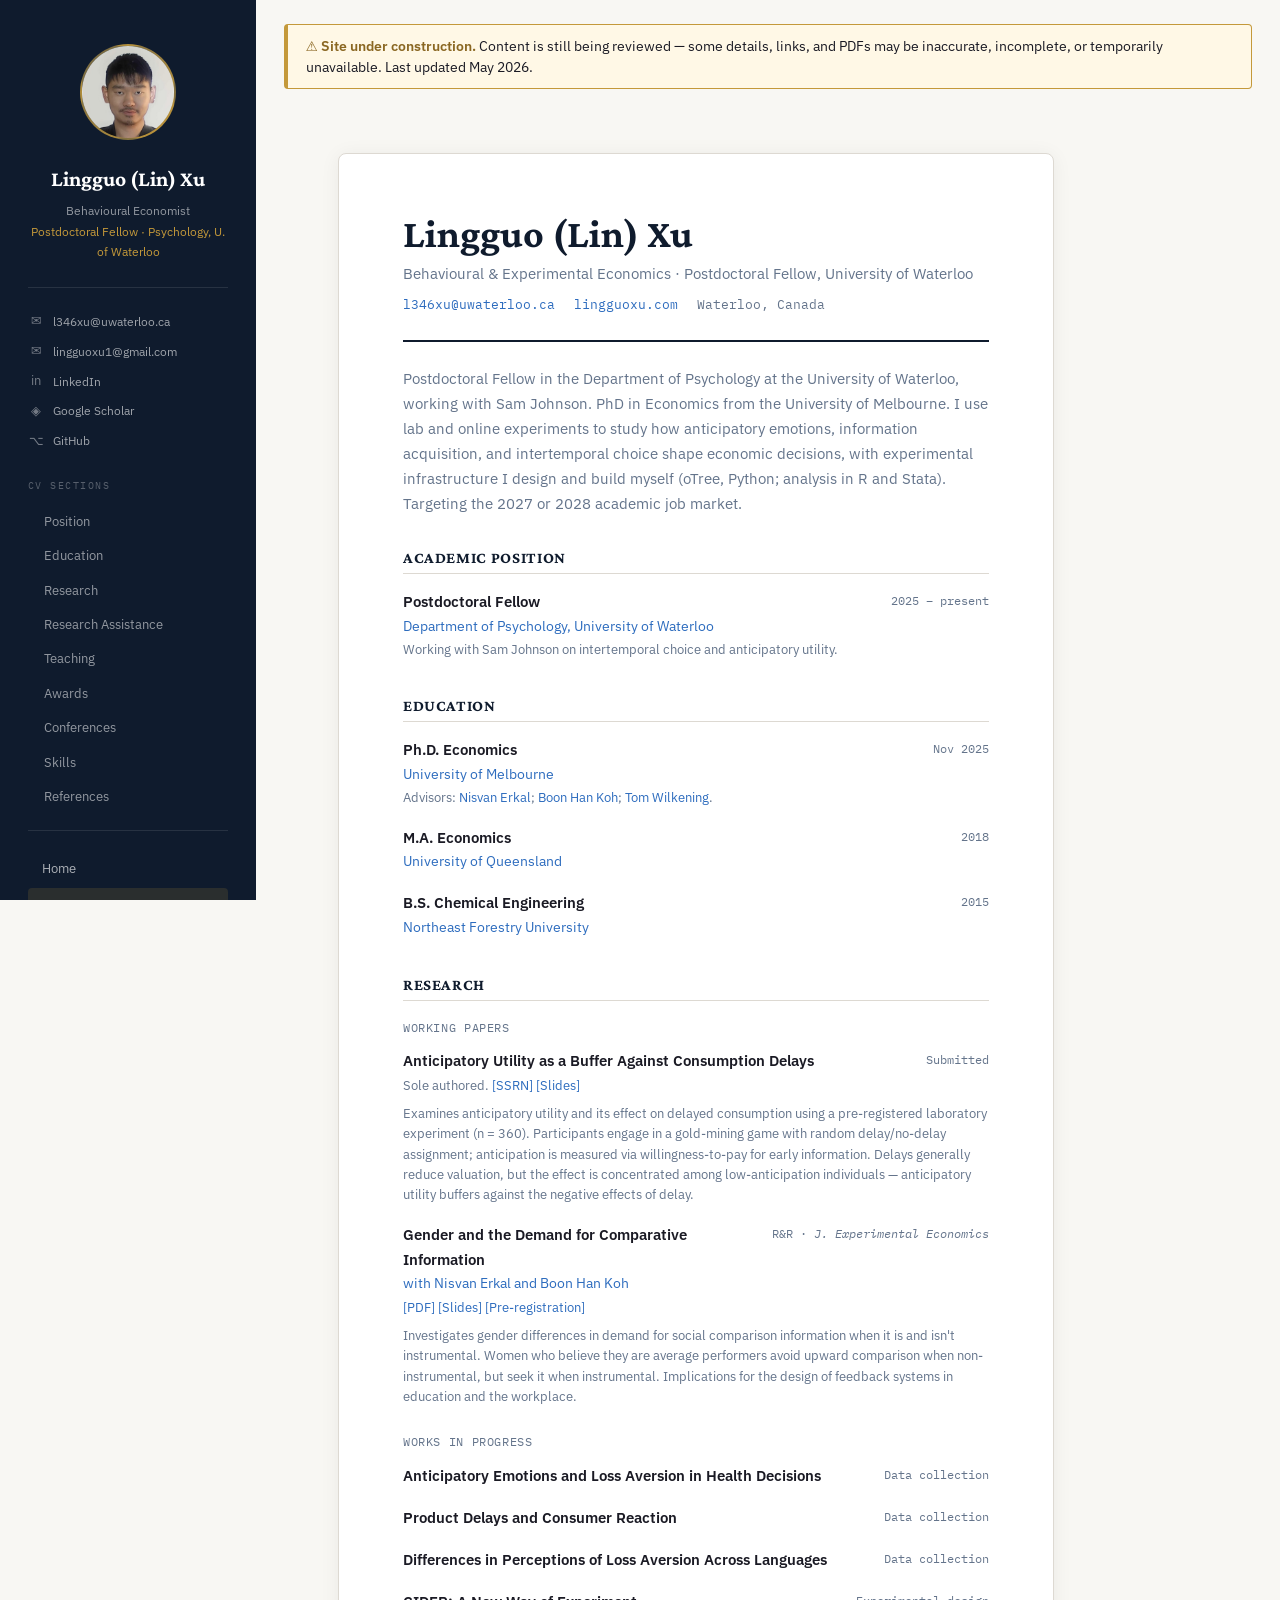
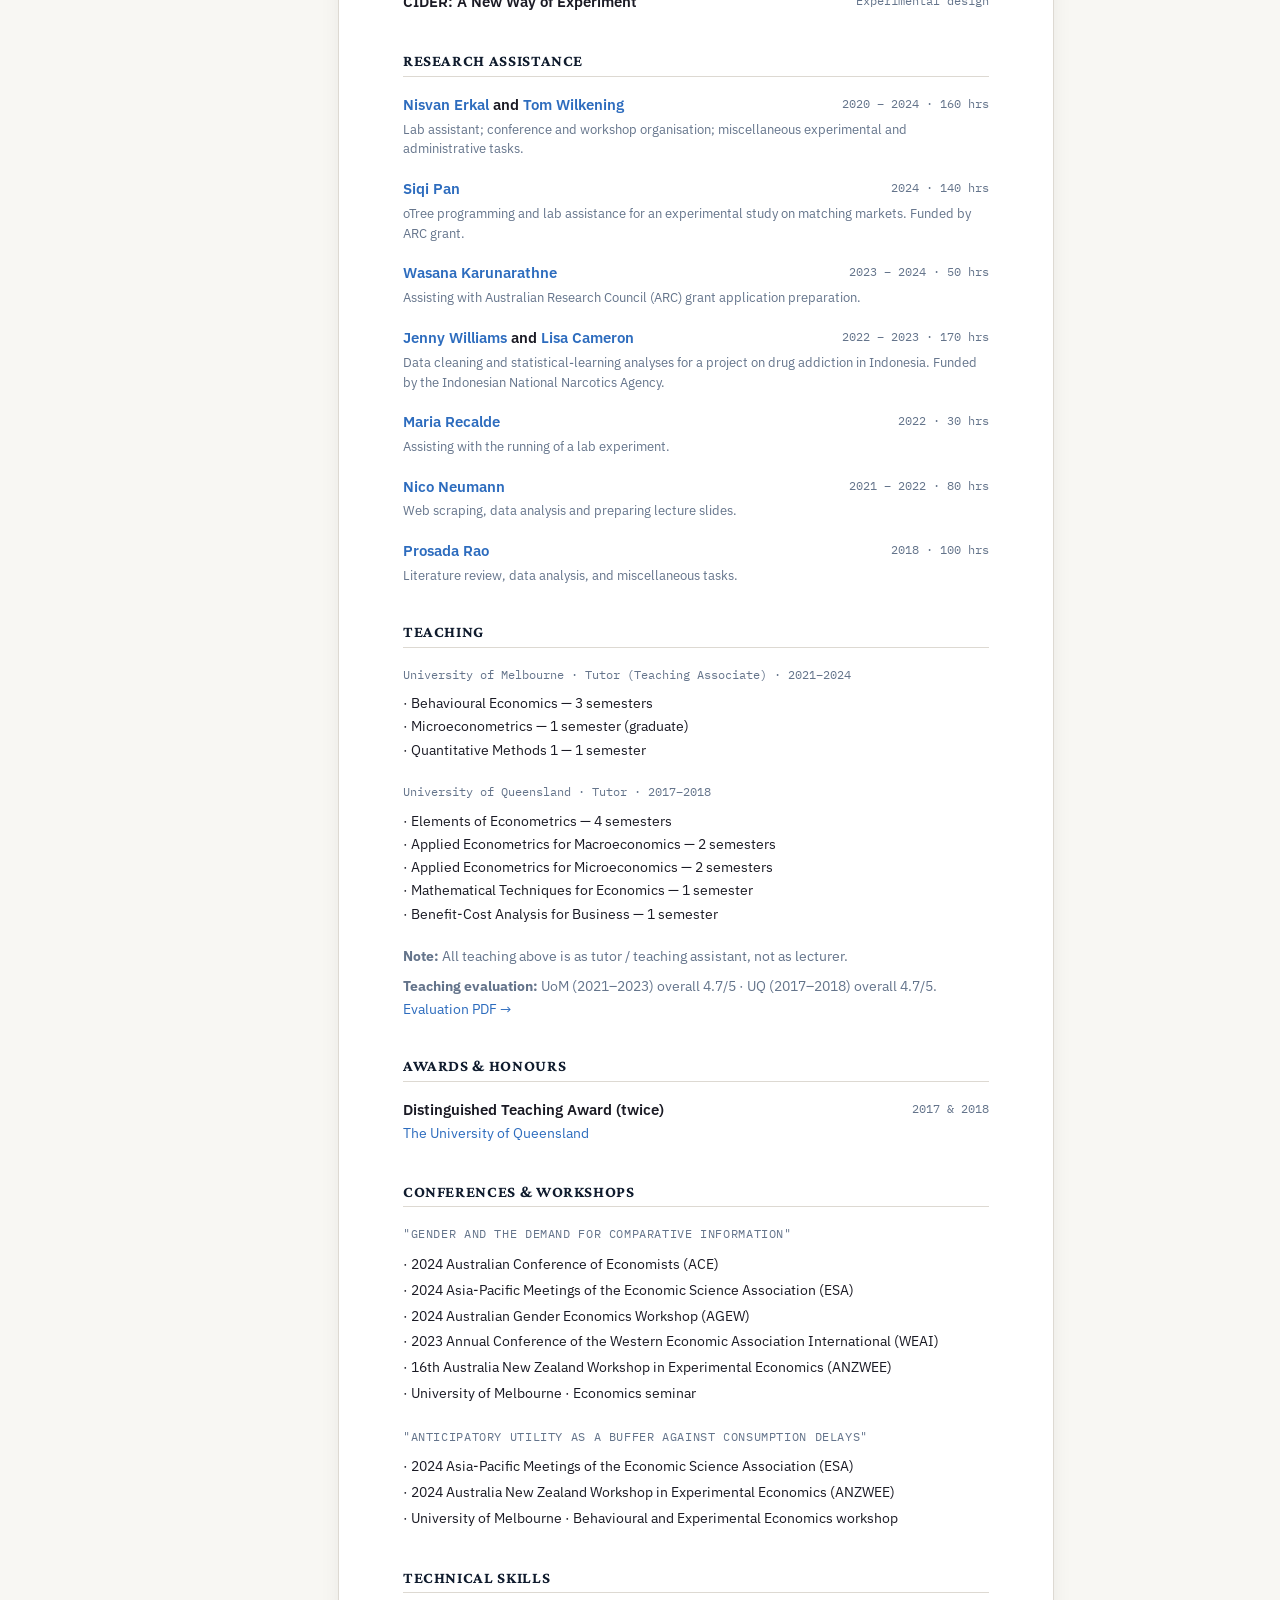
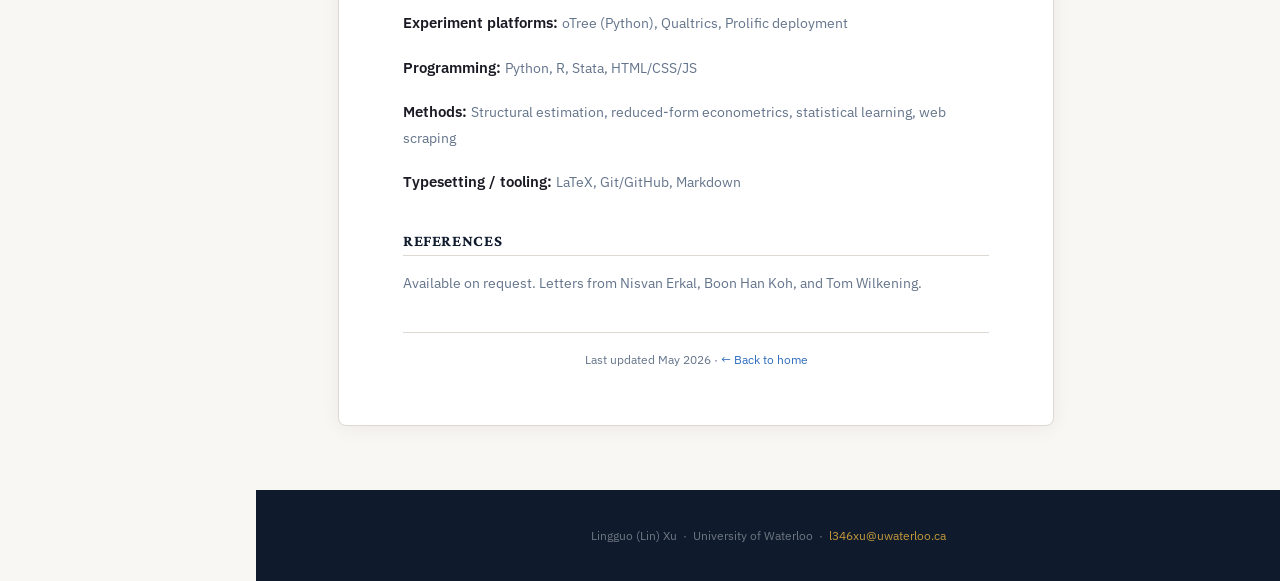
==== cv.html @ 87723a5f "Update Anticipatory Utility status, simplify Work, swap Work/Education - Anticipatory Utility paper:" ====
<!DOCTYPE html>
<html lang="en">
<head>
  <meta charset="UTF-8">
  <meta name="viewport" content="width=device-width, initial-scale=1.0">
  <title>Curriculum Vitae — Lingguo (Lin) Xu</title>
  <meta name="description" content="CV of Lingguo (Lin) Xu — Postdoctoral Fellow in Psychology at the University of Waterloo. PhD in Economics, University of Melbourne. Behavioural and experimental economics.">
  <link rel="canonical" href="https://www.lingguoxu.com/cv.html">
  <meta property="og:type" content="profile">
  <meta property="og:title" content="CV — Lingguo (Lin) Xu">
  <meta property="og:description" content="Postdoctoral Fellow in Psychology at the University of Waterloo. PhD in Economics, University of Melbourne. Behavioural and experimental economics.">
  <meta property="og:url" content="https://www.lingguoxu.com/cv.html">
  <meta name="twitter:card" content="summary">
  <link rel="preconnect" href="https://fonts.googleapis.com">
  <link rel="preconnect" href="https://fonts.gstatic.com" crossorigin>
  <link href="https://fonts.googleapis.com/css2?family=Crimson+Pro:ital,wght@0,300;0,400;0,600;0,700;1,400;1,600&family=IBM+Plex+Sans:wght@300;400;500;600&family=IBM+Plex+Mono:wght@400;500&display=swap" rel="stylesheet">
  <link rel="stylesheet" href="styles.css">
</head>
<body>
<div class="site-wrap">

  <!-- ══ SIDEBAR ══ -->
  <aside class="sidebar">
    <img class="profile-avatar" src="portrait.jpg" alt="Lingguo Xu portrait">
    <div class="sb-name">Lingguo (Lin) Xu</div>
    <div class="sb-role">Behavioural Economist</div>
    <div class="sb-inst">Postdoctoral Fellow · Psychology, U. of Waterloo</div>
    <hr class="sb-divider">

    <div class="sb-contact">
      <a href="mailto:l346xu@uwaterloo.ca"><span class="ic">✉</span> l346xu@uwaterloo.ca</a>
      <a href="mailto:lingguoxu1@gmail.com"><span class="ic">✉</span> lingguoxu1@gmail.com</a>
      <a href="https://www.linkedin.com/in/lingguo-xu-338341319/" target="_blank" rel="noopener"><span class="ic">in</span> LinkedIn</a>
      <a href="https://scholar.google.com/citations?user=tV9M6PUAAAAJ&amp;hl=en" target="_blank" rel="noopener"><span class="ic">◈</span> Google Scholar</a>
      <a href="https://github.com/LingguoXu" target="_blank" rel="noopener"><span class="ic">⌥</span> GitHub</a>
    </div>

    <div class="sb-nav-label">CV Sections</div>
    <ul class="sb-nav">
      <li><a href="#cv-position">Position</a></li>
      <li><a href="#cv-education">Education</a></li>
      <li><a href="#cv-research">Research</a></li>
      <li><a href="#cv-ra">Research Assistance</a></li>
      <li><a href="#cv-teaching">Teaching</a></li>
      <li><a href="#cv-awards">Awards</a></li>
      <li><a href="#cv-confs">Conferences</a></li>
      <li><a href="#cv-skills">Skills</a></li>
      <li><a href="#cv-refs">References</a></li>
    </ul>

    <div class="sb-spacer"></div>

    <ul class="sb-pages">
      <li><a href="index.html">Home</a></li>
      <li><a href="cv.html" class="active">Full CV</a></li>
      <li><a href="experiments.html">Experiments</a></li>
    </ul>
  </aside>

  <!-- ══ MAIN ══ -->
  <main class="main">

    <div class="construction-banner">
      <strong>⚠ Site under construction.</strong> Content is still being reviewed — some details, links, and PDFs may be inaccurate, incomplete, or temporarily unavailable. Last updated May 2026.
    </div>

    <section class="sec" style="padding-top:4rem;">
      <div class="cv-doc">

        <!-- Header -->
        <h1 class="cv-name">Lingguo (Lin) Xu</h1>
        <p class="cv-subtitle">Behavioural &amp; Experimental Economics · Postdoctoral Fellow, University of Waterloo</p>
        <div class="cv-contact-row">
          <a href="mailto:l346xu@uwaterloo.ca">l346xu@uwaterloo.ca</a>
          <a href="https://www.lingguoxu.com">lingguoxu.com</a>
          <span>Waterloo, Canada</span>
        </div>

        <p class="lead" style="font-size:.92rem;margin-bottom:2rem;">
          Postdoctoral Fellow in the Department of Psychology at the University of Waterloo, working with Sam Johnson. PhD in Economics from the University of Melbourne. I use lab and online experiments to study how anticipatory emotions, information acquisition, and intertemporal choice shape economic decisions, with experimental infrastructure I design and build myself (oTree, Python; analysis in R and Stata). Targeting the 2027 or 2028 academic job market.
        </p>

        <!-- Academic Position -->
        <div class="cv-sec" id="cv-position">
          <h3 class="cv-sec-title">Academic Position</h3>

          <div class="cv-entry">
            <div class="cv-entry-header">
              <span class="cv-entry-title">Postdoctoral Fellow</span>
              <span class="cv-entry-year">2025 – present</span>
            </div>
            <div class="cv-entry-org">Department of Psychology, University of Waterloo</div>
            <div class="cv-entry-detail">Working with Sam Johnson on intertemporal choice and anticipatory utility.</div>
          </div>
        </div>

        <!-- Education -->
        <div class="cv-sec" id="cv-education">
          <h3 class="cv-sec-title">Education</h3>

          <div class="cv-entry">
            <div class="cv-entry-header">
              <span class="cv-entry-title">Ph.D. Economics</span>
              <span class="cv-entry-year">Nov 2025</span>
            </div>
            <div class="cv-entry-org">University of Melbourne</div>
            <div class="cv-entry-detail">
              Advisors:
              <a href="https://fbe.unimelb.edu.au/economics/our-people/staff/nisvan-erkal" target="_blank" rel="noopener">Nisvan Erkal</a>;
              <a href="https://business-school.exeter.ac.uk/about/people/profile/?web_id=Boon_Han_Koh" target="_blank" rel="noopener">Boon Han Koh</a>;
              <a href="https://fbe.unimelb.edu.au/economics/our-people/staff/tom-wilkening" target="_blank" rel="noopener">Tom Wilkening</a>.
            </div>
          </div>

          <div class="cv-entry">
            <div class="cv-entry-header">
              <span class="cv-entry-title">M.A. Economics</span>
              <span class="cv-entry-year">2018</span>
            </div>
            <div class="cv-entry-org">University of Queensland</div>
          </div>

          <div class="cv-entry">
            <div class="cv-entry-header">
              <span class="cv-entry-title">B.S. Chemical Engineering</span>
              <span class="cv-entry-year">2015</span>
            </div>
            <div class="cv-entry-org">Northeast Forestry University</div>
          </div>
        </div>

        <!-- Research -->
        <div class="cv-sec" id="cv-research">
          <h3 class="cv-sec-title">Research</h3>

          <p style="font-family:var(--font-mono);font-size:.78rem;color:var(--muted);margin-bottom:.75rem;text-transform:uppercase;letter-spacing:.05em;">Working Papers</p>

          <div class="cv-entry">
            <div class="cv-entry-header">
              <span class="cv-entry-title">Anticipatory Utility as a Buffer Against Consumption Delays</span>
              <span class="cv-entry-year">Submitted</span>
            </div>
            <div class="cv-entry-detail">Sole authored.
              <a href="https://papers.ssrn.com/sol3/papers.cfm?abstract_id=5821582" target="_blank" rel="noopener">[SSRN]</a>
              <a href="#" target="_blank" rel="noopener">[Slides]</a>
            </div>
            <p style="font-size:.82rem;color:var(--muted);margin-top:.5rem;line-height:1.55;">
              Examines anticipatory utility and its effect on delayed consumption using a pre-registered laboratory experiment (n = 360). Participants engage in a gold-mining game with random delay/no-delay assignment; anticipation is measured via willingness-to-pay for early information. Delays generally reduce valuation, but the effect is concentrated among low-anticipation individuals — anticipatory utility buffers against the negative effects of delay.
            </p>
          </div>

          <div class="cv-entry">
            <div class="cv-entry-header">
              <span class="cv-entry-title">Gender and the Demand for Comparative Information</span>
              <span class="cv-entry-year">R&amp;R · <em>J. Experimental Economics</em></span>
            </div>
            <div class="cv-entry-org">with Nisvan Erkal and Boon Han Koh</div>
            <div class="cv-entry-detail">
              <a href="#" target="_blank" rel="noopener">[PDF]</a>
              <a href="#" target="_blank" rel="noopener">[Slides]</a>
              <a href="#" target="_blank" rel="noopener">[Pre-registration]</a>
            </div>
            <p style="font-size:.82rem;color:var(--muted);margin-top:.5rem;line-height:1.55;">
              Investigates gender differences in demand for social comparison information when it is and isn't instrumental. Women who believe they are average performers avoid upward comparison when non-instrumental, but seek it when instrumental. Implications for the design of feedback systems in education and the workplace.
            </p>
          </div>

          <p style="font-family:var(--font-mono);font-size:.78rem;color:var(--muted);margin:1.5rem 0 .75rem;text-transform:uppercase;letter-spacing:.05em;">Works in Progress</p>

          <div class="cv-entry">
            <div class="cv-entry-header">
              <span class="cv-entry-title">Anticipatory Emotions and Loss Aversion in Health Decisions</span>
              <span class="cv-entry-year">Data collection</span>
            </div>
          </div>

          <div class="cv-entry">
            <div class="cv-entry-header">
              <span class="cv-entry-title">Product Delays and Consumer Reaction</span>
              <span class="cv-entry-year">Data collection</span>
            </div>
          </div>

          <div class="cv-entry">
            <div class="cv-entry-header">
              <span class="cv-entry-title">Differences in Perceptions of Loss Aversion Across Languages</span>
              <span class="cv-entry-year">Data collection</span>
            </div>
          </div>

          <div class="cv-entry">
            <div class="cv-entry-header">
              <span class="cv-entry-title">CIDER: A New Way of Experiment</span>
              <span class="cv-entry-year">Experimental design</span>
            </div>
          </div>
        </div>

        <!-- Research Assistance -->
        <div class="cv-sec" id="cv-ra">
          <h3 class="cv-sec-title">Research Assistance</h3>

          <div class="cv-entry">
            <div class="cv-entry-header">
              <span class="cv-entry-title">
                <a href="https://fbe.unimelb.edu.au/economics/our-people/staff/nisvan-erkal" target="_blank">Nisvan Erkal</a>
                and
                <a href="https://fbe.unimelb.edu.au/economics/our-people/staff/tom-wilkening" target="_blank">Tom Wilkening</a>
              </span>
              <span class="cv-entry-year">2020 – 2024 · 160 hrs</span>
            </div>
            <div class="cv-entry-detail">Lab assistant; conference and workshop organisation; miscellaneous experimental and administrative tasks.</div>
          </div>

          <div class="cv-entry">
            <div class="cv-entry-header">
              <span class="cv-entry-title"><a href="#" target="_blank">Siqi Pan</a></span>
              <span class="cv-entry-year">2024 · 140 hrs</span>
            </div>
            <div class="cv-entry-detail">oTree programming and lab assistance for an experimental study on matching markets. Funded by ARC grant.</div>
          </div>

          <div class="cv-entry">
            <div class="cv-entry-header">
              <span class="cv-entry-title"><a href="#" target="_blank">Wasana Karunarathne</a></span>
              <span class="cv-entry-year">2023 – 2024 · 50 hrs</span>
            </div>
            <div class="cv-entry-detail">Assisting with Australian Research Council (ARC) grant application preparation.</div>
          </div>

          <div class="cv-entry">
            <div class="cv-entry-header">
              <span class="cv-entry-title"><a href="#" target="_blank">Jenny Williams</a> and <a href="#" target="_blank">Lisa Cameron</a></span>
              <span class="cv-entry-year">2022 – 2023 · 170 hrs</span>
            </div>
            <div class="cv-entry-detail">Data cleaning and statistical-learning analyses for a project on drug addiction in Indonesia. Funded by the Indonesian National Narcotics Agency.</div>
          </div>

          <div class="cv-entry">
            <div class="cv-entry-header">
              <span class="cv-entry-title"><a href="#" target="_blank">Maria Recalde</a></span>
              <span class="cv-entry-year">2022 · 30 hrs</span>
            </div>
            <div class="cv-entry-detail">Assisting with the running of a lab experiment.</div>
          </div>

          <div class="cv-entry">
            <div class="cv-entry-header">
              <span class="cv-entry-title"><a href="#" target="_blank">Nico Neumann</a></span>
              <span class="cv-entry-year">2021 – 2022 · 80 hrs</span>
            </div>
            <div class="cv-entry-detail">Web scraping, data analysis and preparing lecture slides.</div>
          </div>

          <div class="cv-entry">
            <div class="cv-entry-header">
              <span class="cv-entry-title"><a href="#" target="_blank">Prosada Rao</a></span>
              <span class="cv-entry-year">2018 · 100 hrs</span>
            </div>
            <div class="cv-entry-detail">Literature review, data analysis, and miscellaneous tasks.</div>
          </div>
        </div>

        <!-- Teaching -->
        <div class="cv-sec" id="cv-teaching">
          <h3 class="cv-sec-title">Teaching</h3>

          <p style="font-family:var(--font-mono);font-size:.78rem;color:var(--muted);margin-bottom:.5rem;">University of Melbourne · Tutor (Teaching Associate) · 2021–2024</p>
          <ul style="list-style:none;font-size:.88rem;margin-bottom:1.2rem;">
            <li>· Behavioural Economics — 3 semesters</li>
            <li>· Microeconometrics — 1 semester (graduate)</li>
            <li>· Quantitative Methods 1 — 1 semester</li>
          </ul>

          <p style="font-family:var(--font-mono);font-size:.78rem;color:var(--muted);margin-bottom:.5rem;">University of Queensland · Tutor · 2017–2018</p>
          <ul style="list-style:none;font-size:.88rem;margin-bottom:1.2rem;">
            <li>· Elements of Econometrics — 4 semesters</li>
            <li>· Applied Econometrics for Macroeconomics — 2 semesters</li>
            <li>· Applied Econometrics for Microeconomics — 2 semesters</li>
            <li>· Mathematical Techniques for Economics — 1 semester</li>
            <li>· Benefit-Cost Analysis for Business — 1 semester</li>
          </ul>

          <p style="font-size:.85rem;color:var(--muted);margin-bottom:.5rem;"><strong>Note:</strong> All teaching above is as tutor / teaching assistant, not as lecturer.</p>
          <p style="font-size:.85rem;color:var(--muted);"><strong>Teaching evaluation:</strong>
            UoM (2021–2023) overall 4.7/5 ·
            UQ (2017–2018) overall 4.7/5.
            <a href="#" target="_blank">Evaluation PDF →</a>
          </p>
        </div>

        <!-- Awards -->
        <div class="cv-sec" id="cv-awards">
          <h3 class="cv-sec-title">Awards &amp; Honours</h3>
          <div class="cv-entry">
            <div class="cv-entry-header">
              <span class="cv-entry-title">Distinguished Teaching Award (twice)</span>
              <span class="cv-entry-year">2017 &amp; 2018</span>
            </div>
            <div class="cv-entry-org">The University of Queensland</div>
          </div>
        </div>

        <!-- Conferences -->
        <div class="cv-sec" id="cv-confs">
          <h3 class="cv-sec-title">Conferences &amp; Workshops</h3>

          <p style="font-family:var(--font-mono);font-size:.78rem;color:var(--muted);margin-bottom:.5rem;text-transform:uppercase;letter-spacing:.05em;">"Gender and the Demand for Comparative Information"</p>
          <ul style="list-style:none;font-size:.87rem;margin-bottom:1.2rem;line-height:1.85;">
            <li>· 2024 Australian Conference of Economists (ACE)</li>
            <li>· 2024 Asia-Pacific Meetings of the Economic Science Association (ESA)</li>
            <li>· 2024 Australian Gender Economics Workshop (AGEW)</li>
            <li>· 2023 Annual Conference of the Western Economic Association International (WEAI)</li>
            <li>· 16th Australia New Zealand Workshop in Experimental Economics (ANZWEE)</li>
            <li>· University of Melbourne · Economics seminar</li>
          </ul>

          <p style="font-family:var(--font-mono);font-size:.78rem;color:var(--muted);margin-bottom:.5rem;text-transform:uppercase;letter-spacing:.05em;">"Anticipatory Utility as a Buffer Against Consumption Delays"</p>
          <ul style="list-style:none;font-size:.87rem;line-height:1.85;">
            <li>· 2024 Asia-Pacific Meetings of the Economic Science Association (ESA)</li>
            <li>· 2024 Australia New Zealand Workshop in Experimental Economics (ANZWEE)</li>
            <li>· University of Melbourne · Behavioural and Experimental Economics workshop</li>
          </ul>
        </div>

        <!-- Skills -->
        <div class="cv-sec" id="cv-skills">
          <h3 class="cv-sec-title">Technical Skills</h3>
          <div class="cv-entry">
            <span class="cv-entry-title">Experiment platforms:</span>
            <span style="font-size:.88rem;color:var(--muted);"> oTree (Python), Qualtrics, Prolific deployment</span>
          </div>
          <div class="cv-entry">
            <span class="cv-entry-title">Programming:</span>
            <span style="font-size:.88rem;color:var(--muted);"> Python, R, Stata, HTML/CSS/JS</span>
          </div>
          <div class="cv-entry">
            <span class="cv-entry-title">Methods:</span>
            <span style="font-size:.88rem;color:var(--muted);"> Structural estimation, reduced-form econometrics, statistical learning, web scraping</span>
          </div>
          <div class="cv-entry">
            <span class="cv-entry-title">Typesetting / tooling:</span>
            <span style="font-size:.88rem;color:var(--muted);"> LaTeX, Git/GitHub, Markdown</span>
          </div>
        </div>

        <!-- References -->
        <div class="cv-sec" id="cv-refs">
          <h3 class="cv-sec-title">References</h3>
          <p style="font-size:.88rem;color:var(--muted);">Available on request. Letters from Nisvan Erkal, Boon Han Koh, and Tom Wilkening.</p>
        </div>

        <hr style="border:none;border-top:1px solid var(--border);margin:2rem 0 1rem;">
        <p style="font-size:.78rem;color:var(--muted);text-align:center;">
          Last updated May 2026 · <a href="index.html">← Back to home</a>
        </p>
      </div>
    </section>

  </main>
</div>

<footer class="site-footer">
  <p>Lingguo (Lin) Xu &nbsp;·&nbsp; University of Waterloo &nbsp;·&nbsp;
     <a href="mailto:l346xu@uwaterloo.ca">l346xu@uwaterloo.ca</a></p>
</footer>

</body>
</html>
---- styles.css ----
/* =========================================================
   Lingguo (Lin) Xu — Academic Website
   ========================================================= */

:root {
  --dark:    #0f1b2d;
  --dark2:   #1a2e4a;
  --accent:  #c4993a;
  --blue:    #2d6cbe;
  --bg:      #f8f7f3;
  --bg2:     #eeecea;
  --text:    #1a1a24;
  --muted:   #64748b;
  --border:  #ddd9d2;
  --card:    #ffffff;
  --font-serif: 'Crimson Pro', Georgia, 'Times New Roman', serif;
  --font-sans:  'IBM Plex Sans', system-ui, -apple-system, sans-serif;
  --font-mono:  'IBM Plex Mono', 'Courier New', monospace;
  --sidebar: 20vw;
}

*, *::before, *::after { box-sizing: border-box; margin: 0; padding: 0; }

html { scroll-behavior: smooth; font-size: 16px; }

body {
  background: var(--bg);
  color: var(--text);
  font-family: var(--font-sans);
  line-height: 1.65;
  -webkit-font-smoothing: antialiased;
}

a { color: var(--blue); text-decoration: none; }
a:hover { text-decoration: underline; }

h1, h2, h3, h4 { font-family: var(--font-serif); line-height: 1.2; }
h1 { font-size: 3rem; font-weight: 700; }
h2 { font-size: 1.9rem; font-weight: 600; }
h3 { font-size: 1.25rem; font-weight: 600; }
h4 { font-size: 1.05rem; font-weight: 600; }

/* ── Layout ─────────────────────────────────────────────── */
.site-wrap { display: flex; min-height: 100vh; }

/* ── Sidebar ─────────────────────────────────────────────── */
.sidebar {
  width: var(--sidebar);
  background: var(--dark);
  color: #fff;
  position: fixed;
  top: 0; left: 0;
  height: 100vh;
  overflow-y: auto;
  padding: 2.75rem 1.75rem 2rem;
  display: flex;
  flex-direction: column;
  z-index: 200;
}

.sidebar::-webkit-scrollbar { width: 4px; }
.sidebar::-webkit-scrollbar-thumb { background: rgba(255,255,255,.15); border-radius: 2px; }

/* ── Construction banner ───────────────────────────────── */
.construction-banner {
  background: #fff8e6;
  border: 1px solid var(--accent);
  border-left: 4px solid var(--accent);
  border-radius: 4px;
  color: var(--text);
  font-size: .85rem;
  padding: .7rem 1.1rem;
  margin: 1.5rem 1.75rem 0;
  font-family: var(--font-sans);
  line-height: 1.5;
}
.construction-banner strong {
  color: #8a6722;
  font-weight: 600;
}

.profile-avatar {
  width: 96px; height: 96px;
  border-radius: 50%;
  background: linear-gradient(135deg, var(--dark2) 0%, var(--accent) 100%);
  border: 2px solid rgba(196,153,58,.5);
  margin: 0 auto 1.4rem;
  display: flex; align-items: center; justify-content: center;
  font-family: var(--font-serif);
  font-size: 2.2rem; font-weight: 700;
  color: #fff; letter-spacing: -.02em;
  object-fit: cover;
  display: block;
}

.sb-name {
  font-family: var(--font-serif);
  font-size: 1.35rem; font-weight: 700;
  text-align: center; color: #fff;
  margin-bottom: .25rem;
}
.sb-role {
  font-size: .78rem; color: rgba(255,255,255,.55);
  text-align: center; line-height: 1.4; margin-bottom: .15rem;
}
.sb-inst {
  font-size: .75rem; color: var(--accent);
  text-align: center; margin-bottom: 1.6rem;
}

.sb-divider {
  border: none; border-top: 1px solid rgba(255,255,255,.1);
  margin: 0 0 1.4rem;
}

.sb-contact { display: flex; flex-direction: column; gap: .55rem; margin-bottom: 1.6rem; }
.sb-contact a {
  color: rgba(255,255,255,.6); font-size: .78rem;
  display: flex; align-items: center; gap: .55rem;
  transition: color .2s;
}
.sb-contact a:hover { color: var(--accent); text-decoration: none; }
.sb-contact .ic {
  width: 16px; text-align: center;
  opacity: .7; font-size: .8rem;
}

.sb-nav-label {
  font-size: .65rem; text-transform: uppercase;
  letter-spacing: .14em; color: rgba(255,255,255,.3);
  font-family: var(--font-mono);
  margin-bottom: .65rem;
}

.sb-nav { list-style: none; }
.sb-nav li a {
  display: block;
  padding: .4rem 0 .4rem .85rem;
  color: rgba(255,255,255,.55);
  font-size: .82rem;
  border-left: 2px solid transparent;
  transition: color .18s, border-color .18s;
}
.sb-nav li a:hover,
.sb-nav li a.active {
  color: #fff;
  border-left-color: var(--accent);
  text-decoration: none;
}

.sb-spacer { flex: 1; }

.sb-pages {
  list-style: none;
  border-top: 1px solid rgba(255,255,255,.1);
  padding-top: 1.2rem;
  margin-top: 1rem;
}
.sb-pages li a {
  display: block;
  padding: .5rem .85rem;
  color: rgba(255,255,255,.65);
  font-size: .82rem;
  border-radius: 4px;
  transition: background .18s, color .18s;
}
.sb-pages li a:hover,
.sb-pages li a.active {
  background: rgba(196,153,58,.15);
  color: var(--accent);
  text-decoration: none;
}

/* ── Main content ────────────────────────────────────────── */
.main { margin-left: var(--sidebar); flex: 1; }

/* ── Section base ────────────────────────────────────────── */
.sec {
  padding: 5rem 8% 4rem;
  max-width: 880px;
}

.sec.alt-bg {
  background: var(--bg2);
  max-width: none;
  padding-right: 0;
}
.sec.alt-bg .sec-inner { max-width: 880px; padding-right: 8%; }

.sec-label {
  font-family: var(--font-mono);
  font-size: .72rem;
  text-transform: uppercase;
  letter-spacing: .16em;
  color: var(--accent);
  font-weight: 500;
  margin-bottom: .4rem;
}

.sec-heading {
  font-family: var(--font-serif);
  font-size: 2rem;
  color: var(--dark);
  margin-bottom: 2rem;
}
.sec-heading::after {
  content: '';
  display: block;
  width: 36px; height: 3px;
  background: var(--accent);
  margin-top: .5rem;
}

/* ── Hero ────────────────────────────────────────────────── */
.hero {
  background: var(--dark);
  padding: 5.5rem 8% 5rem;
  max-width: none;
}

.hero-eyebrow {
  font-family: var(--font-mono);
  font-size: .78rem;
  color: var(--accent);
  letter-spacing: .08em;
  margin-bottom: 1rem;
}

.hero h1 { color: #fff; font-size: 3.4rem; margin-bottom: .4rem; }
.hero-sub { color: rgba(255,255,255,.65); font-size: 1.1rem; margin-bottom: .25rem; }
.hero-inst {
  font-family: var(--font-mono);
  font-size: .9rem;
  color: var(--accent);
  margin-bottom: 2.2rem;
}

.tag-row { display: flex; flex-wrap: wrap; gap: .5rem; }
.tag {
  display: inline-block;
  border: 1px solid rgba(196,153,58,.5);
  background: rgba(196,153,58,.08);
  color: rgba(196,153,58,.9);
  padding: .28rem .85rem;
  border-radius: 2rem;
  font-size: .8rem;
}

/* ── News ────────────────────────────────────────────────── */
.news-list { list-style: none; }
.news-item {
  display: flex; gap: 1.5rem;
  padding: .9rem 0;
  border-bottom: 1px solid var(--border);
  align-items: flex-start;
}
.news-date {
  flex-shrink: 0; width: 76px;
  font-family: var(--font-mono); font-size: .72rem;
  color: var(--muted); padding-top: .15rem;
}
.news-body { font-size: .92rem; line-height: 1.55; }

.badge {
  display: inline-block;
  padding: .12rem .55rem;
  border-radius: 2rem;
  font-size: .67rem;
  font-weight: 600;
  text-transform: uppercase;
  letter-spacing: .05em;
  vertical-align: middle;
  margin-right: .3rem;
}
.badge-green  { background: rgba(34,197,94,.1); color: #15803d; border: 1px solid #15803d; }
.badge-amber  { background: rgba(196,153,58,.1); color: var(--accent); border: 1px solid var(--accent); }
.badge-blue   { background: rgba(45,108,190,.1); color: var(--blue); border: 1px solid var(--blue); }

/* ── Timeline ────────────────────────────────────────────── */
.timeline { position: relative; padding-left: 2rem; }
.timeline::before {
  content: ''; position: absolute;
  left: 7px; top: 8px; bottom: 8px;
  width: 2px; background: var(--border);
}
.tl-item { position: relative; margin-bottom: 2rem; }
.tl-item::before {
  content: ''; position: absolute;
  left: -1.78rem; top: 6px;
  width: 12px; height: 12px;
  border-radius: 50%;
  background: var(--accent);
  border: 2px solid var(--bg);
  box-shadow: 0 0 0 2px var(--accent);
}
.tl-year {
  font-family: var(--font-mono); font-size: .73rem;
  color: var(--muted); margin-bottom: .2rem;
}
.tl-title {
  font-family: var(--font-serif); font-size: 1.1rem;
  font-weight: 600; color: var(--dark);
}
.tl-org { font-size: .88rem; color: var(--blue); }
.tl-detail { font-size: .83rem; color: var(--muted); margin-top: .2rem; line-height: 1.5; }

/* ── Research tags ───────────────────────────────────────── */
.rtags { display: flex; flex-wrap: wrap; gap: .55rem; margin-bottom: 1.75rem; }
.rtag {
  background: var(--card);
  border: 1px solid var(--border);
  color: var(--text);
  padding: .35rem .85rem;
  border-radius: 2rem;
  font-size: .83rem;
  cursor: default;
  transition: border-color .2s, color .2s;
}
.rtag:hover { border-color: var(--accent); color: var(--accent); }

/* ── Paper cards ─────────────────────────────────────────── */
.paper-card {
  background: var(--card);
  border: 1px solid var(--border);
  border-radius: 8px;
  padding: 1.5rem;
  margin-bottom: 1.15rem;
  transition: box-shadow .22s, transform .22s;
}
.paper-card:hover {
  box-shadow: 0 4px 24px rgba(0,0,0,.08);
  transform: translateY(-1px);
}
.paper-meta {
  font-family: var(--font-mono); font-size: .69rem;
  text-transform: uppercase; letter-spacing: .1em;
  color: var(--muted); margin-bottom: .5rem;
}
.paper-title {
  font-family: var(--font-serif); font-size: 1.1rem;
  font-weight: 600; color: var(--dark);
  line-height: 1.3; margin-bottom: .4rem;
}
.paper-authors { font-size: .83rem; color: var(--muted); margin-bottom: .9rem; }

.paper-abstract {
  display: none;
  font-size: .875rem; color: var(--muted);
  line-height: 1.65; margin-top: .9rem;
  padding-top: .9rem;
  border-top: 1px solid var(--border);
}
.paper-abstract.open { display: block; }

.link-row { display: flex; flex-wrap: wrap; gap: .65rem; align-items: center; }
.lnk {
  font-size: .78rem; font-weight: 500;
  padding: .25rem .8rem;
  border-radius: 2rem;
  transition: all .2s;
  cursor: pointer;
  display: inline-block;
}
.lnk-pdf {
  background: var(--dark); color: #fff;
}
.lnk-pdf:hover { background: var(--blue); text-decoration: none; color: #fff; }
.lnk-ghost {
  background: transparent;
  border: 1px solid var(--border);
  color: var(--muted);
}
.lnk-ghost:hover { border-color: var(--accent); color: var(--accent); text-decoration: none; }

/* ── Teaching table ──────────────────────────────────────── */
.t-table { width: 100%; border-collapse: collapse; }
.t-table th {
  text-align: left; font-size: .72rem;
  text-transform: uppercase; letter-spacing: .1em;
  color: var(--muted); font-family: var(--font-mono);
  border-bottom: 2px solid var(--border);
  padding: .5rem .75rem; font-weight: 500;
}
.t-table td {
  padding: .7rem .75rem;
  border-bottom: 1px solid var(--border);
  font-size: .88rem; vertical-align: top;
}
.t-table tr:last-child td { border-bottom: none; }
.t-sub-head {
  font-family: var(--font-mono); font-size: .75rem;
  color: var(--muted); margin: 2rem 0 1rem;
}

/* ── Skills ──────────────────────────────────────────────── */
.skills-grid {
  display: grid;
  grid-template-columns: repeat(auto-fill, minmax(195px, 1fr));
  gap: 1.15rem;
}
.skill-box {
  background: var(--card);
  border: 1px solid var(--border);
  border-radius: 8px; padding: 1.2rem;
}
.skill-box-label {
  font-size: .7rem; text-transform: uppercase;
  letter-spacing: .12em; color: var(--accent);
  font-weight: 600; margin-bottom: .7rem;
  font-family: var(--font-mono);
}
.skill-list {
  list-style: none; font-size: .86rem;
  color: var(--text); line-height: 1.85;
}
.skill-list li::before {
  content: '›'; margin-right: .4rem; color: var(--accent);
}

/* ── Stat grid ───────────────────────────────────────────── */
.stat-grid {
  display: grid;
  grid-template-columns: repeat(4, 1fr);
  gap: 1rem; margin-bottom: 2.25rem;
}
.stat-box {
  background: var(--card); border: 1px solid var(--border);
  border-radius: 8px; padding: 1.35rem;
  text-align: center;
}
.stat-num {
  font-family: var(--font-serif); font-size: 2.4rem;
  font-weight: 700; color: var(--dark); line-height: 1;
  margin-bottom: .3rem;
}
.stat-label {
  font-size: .72rem; color: var(--muted);
  text-transform: uppercase; letter-spacing: .1em;
}

/* ── Buttons ─────────────────────────────────────────────── */
.btn {
  display: inline-block;
  padding: .7rem 1.85rem;
  border-radius: 4px; font-size: .9rem;
  font-weight: 600; font-family: var(--font-sans);
  transition: all .2s; cursor: pointer;
}
.btn-dark  { background: var(--dark); color: #fff; }
.btn-dark:hover { background: var(--blue); text-decoration: none; color: #fff; }
.btn-outline {
  background: transparent;
  border: 2px solid var(--dark); color: var(--dark);
}
.btn-outline:hover { background: var(--dark); color: #fff; text-decoration: none; }

.btn-row { display: flex; gap: 1rem; flex-wrap: wrap; }

/* ── Experiment card ─────────────────────────────────────── */
.exp-card {
  background: var(--card);
  border: 1px solid var(--border);
  border-radius: 8px; padding: 1.6rem;
  margin-bottom: 1.25rem;
}
.exp-header { display: flex; justify-content: space-between; align-items: flex-start; margin-bottom: .4rem; }
.exp-meta { font-family: var(--font-mono); font-size: .7rem; color: var(--muted); text-transform: uppercase; letter-spacing: .1em; }
.exp-title { font-family: var(--font-serif); font-size: 1.2rem; font-weight: 600; color: var(--dark); margin-bottom: .9rem; }
.exp-desc { font-size: .9rem; color: var(--muted); line-height: 1.65; margin-bottom: 1rem; }
.exp-tech {
  font-family: var(--font-mono); font-size: .76rem;
  color: var(--muted); background: var(--bg2);
  padding: .65rem 1rem; border-radius: 4px;
  margin-bottom: 1rem; line-height: 1.8;
}

/* ── CV page ─────────────────────────────────────────────── */
.cv-doc {
  background: var(--card);
  border: 1px solid var(--border);
  border-radius: 8px;
  padding: 3.5rem 4rem;
  max-width: 780px;
  box-shadow: 0 2px 20px rgba(0,0,0,.06);
}
.cv-name {
  font-family: var(--font-serif);
  font-size: 2.5rem; font-weight: 700;
  color: var(--dark); margin-bottom: .2rem;
}
.cv-subtitle { font-size: .95rem; color: var(--muted); margin-bottom: .5rem; }
.cv-contact-row {
  display: flex; flex-wrap: wrap; gap: 1.2rem;
  font-size: .83rem; color: var(--muted);
  margin-bottom: 1.5rem;
  padding-bottom: 1.5rem;
  border-bottom: 2px solid var(--dark);
  font-family: var(--font-mono);
}
.cv-contact-row a { color: var(--blue); }
.cv-sec { margin-bottom: 2.25rem; }
.cv-sec-title {
  font-family: var(--font-serif); font-size: 1.15rem;
  font-weight: 700; color: var(--dark);
  border-bottom: 1px solid var(--border);
  padding-bottom: .35rem; margin-bottom: 1rem;
  text-transform: uppercase; letter-spacing: .04em;
  font-size: 1rem;
}
.cv-entry { margin-bottom: 1.1rem; }
.cv-entry-header { display: flex; justify-content: space-between; align-items: flex-start; }
.cv-entry-title { font-weight: 600; font-size: .93rem; }
.cv-entry-year { font-family: var(--font-mono); font-size: .78rem; color: var(--muted); flex-shrink: 0; margin-left: 1rem; }
.cv-entry-org { color: var(--blue); font-size: .88rem; }
.cv-entry-detail { font-size: .83rem; color: var(--muted); margin-top: .15rem; line-height: 1.5; }

/* ── Footer ──────────────────────────────────────────────── */
.site-footer {
  margin-left: var(--sidebar);
  background: var(--dark);
  color: rgba(255,255,255,.4);
  text-align: center;
  padding: 2.2rem 2rem;
  font-size: .78rem;
}
.site-footer a { color: var(--accent); }

/* ── Responsive ──────────────────────────────────────────── */
@media (max-width: 900px) {
  .stat-grid { grid-template-columns: 1fr 1fr; }
}

@media (max-width: 768px) {
  :root { --sidebar: 0px; }

  .sidebar {
    width: 100%; height: auto;
    position: static;
    padding: 2rem 1.5rem 1.5rem;
  }
  .site-wrap { flex-direction: column; }
  .main { margin-left: 0; }
  .site-footer { margin-left: 0; }

  .hero h1 { font-size: 2.2rem; }
  .sec { padding: 3rem 6% 2.5rem; }
  .cv-doc { padding: 2rem 1.5rem; }
  .stat-grid { grid-template-columns: 1fr 1fr; }
  .skills-grid { grid-template-columns: 1fr 1fr; }
}

/* ── Utilities ───────────────────────────────────────────── */
.mono { font-family: var(--font-mono); }
.muted { color: var(--muted); }
.mt1 { margin-top: 1rem; }
.mt2 { margin-top: 2rem; }
.mb1 { margin-bottom: 1rem; }
.mb2 { margin-bottom: 2rem; }
.lead { font-size: 1.05rem; color: var(--muted); line-height: 1.7; }
.wip-section { font-family: var(--font-serif); font-size: 1.05rem; color: var(--muted); margin: 2rem 0 1rem; font-style: italic; }
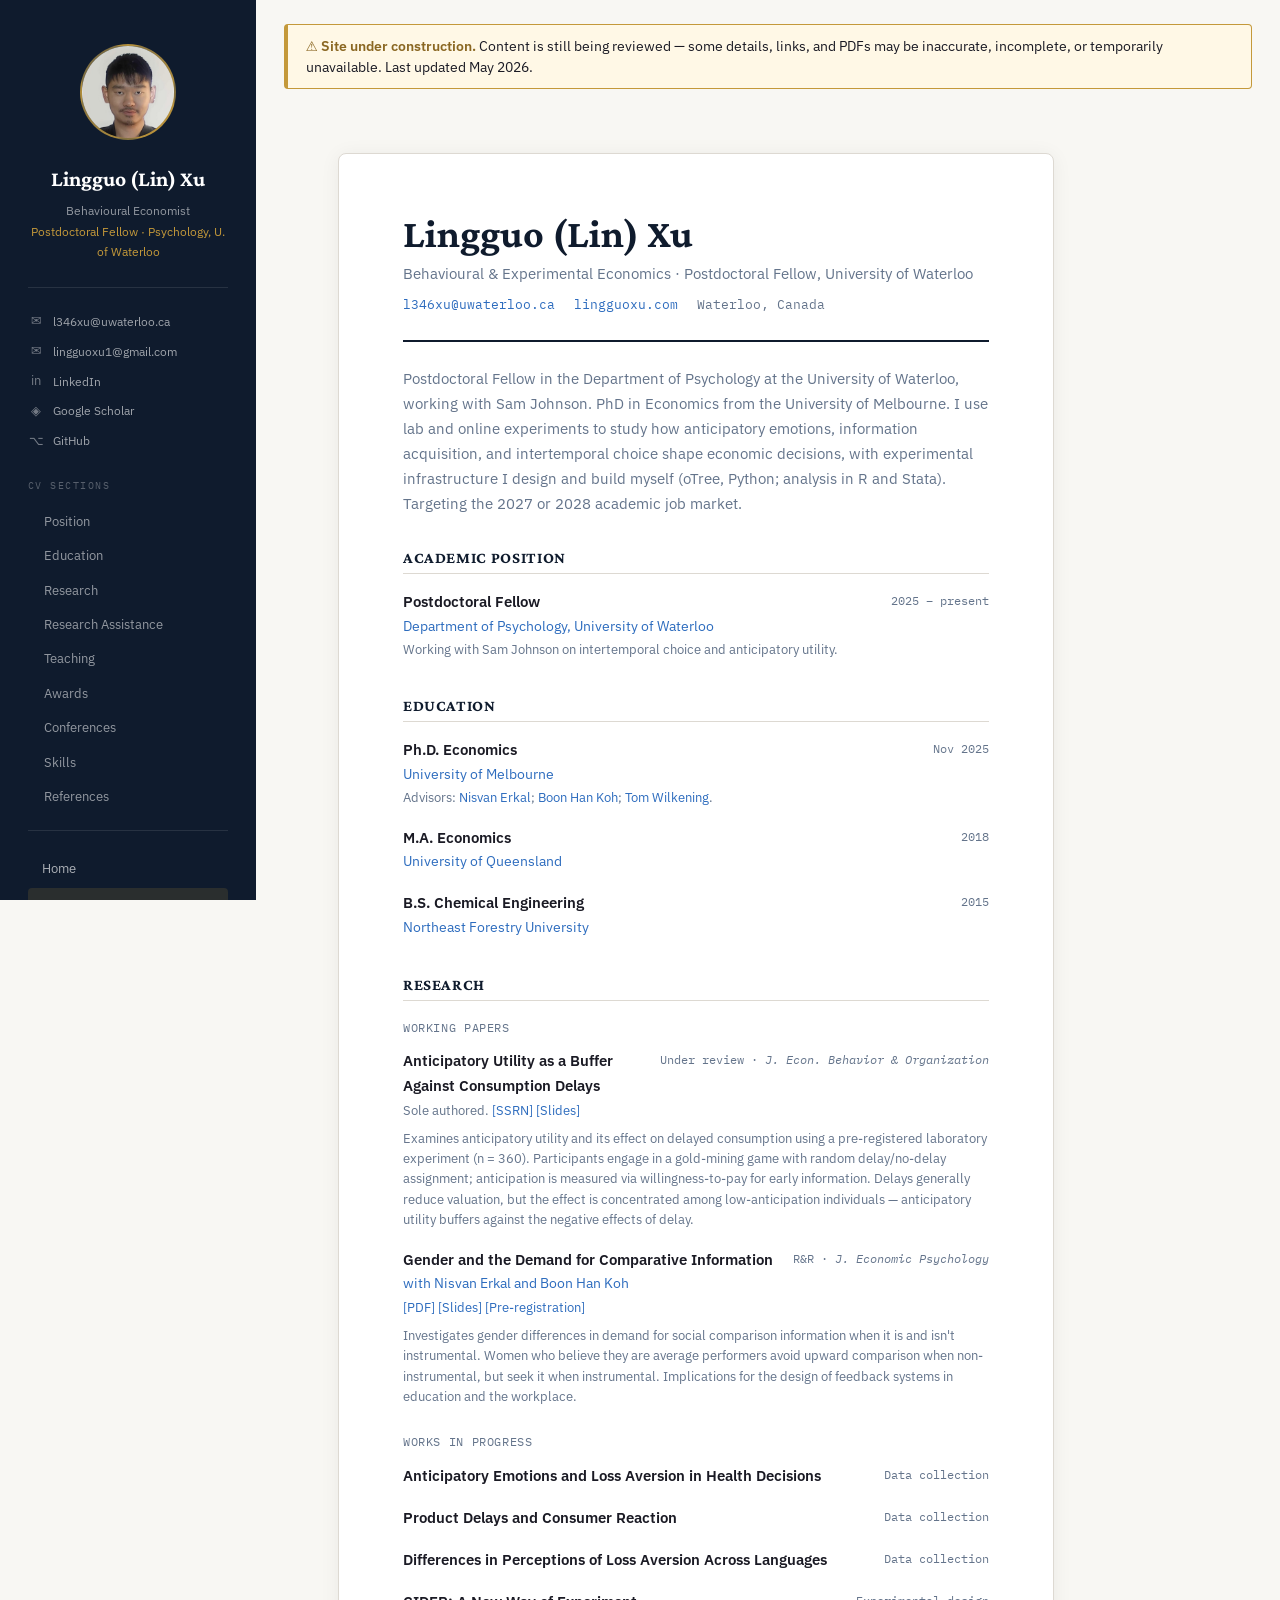
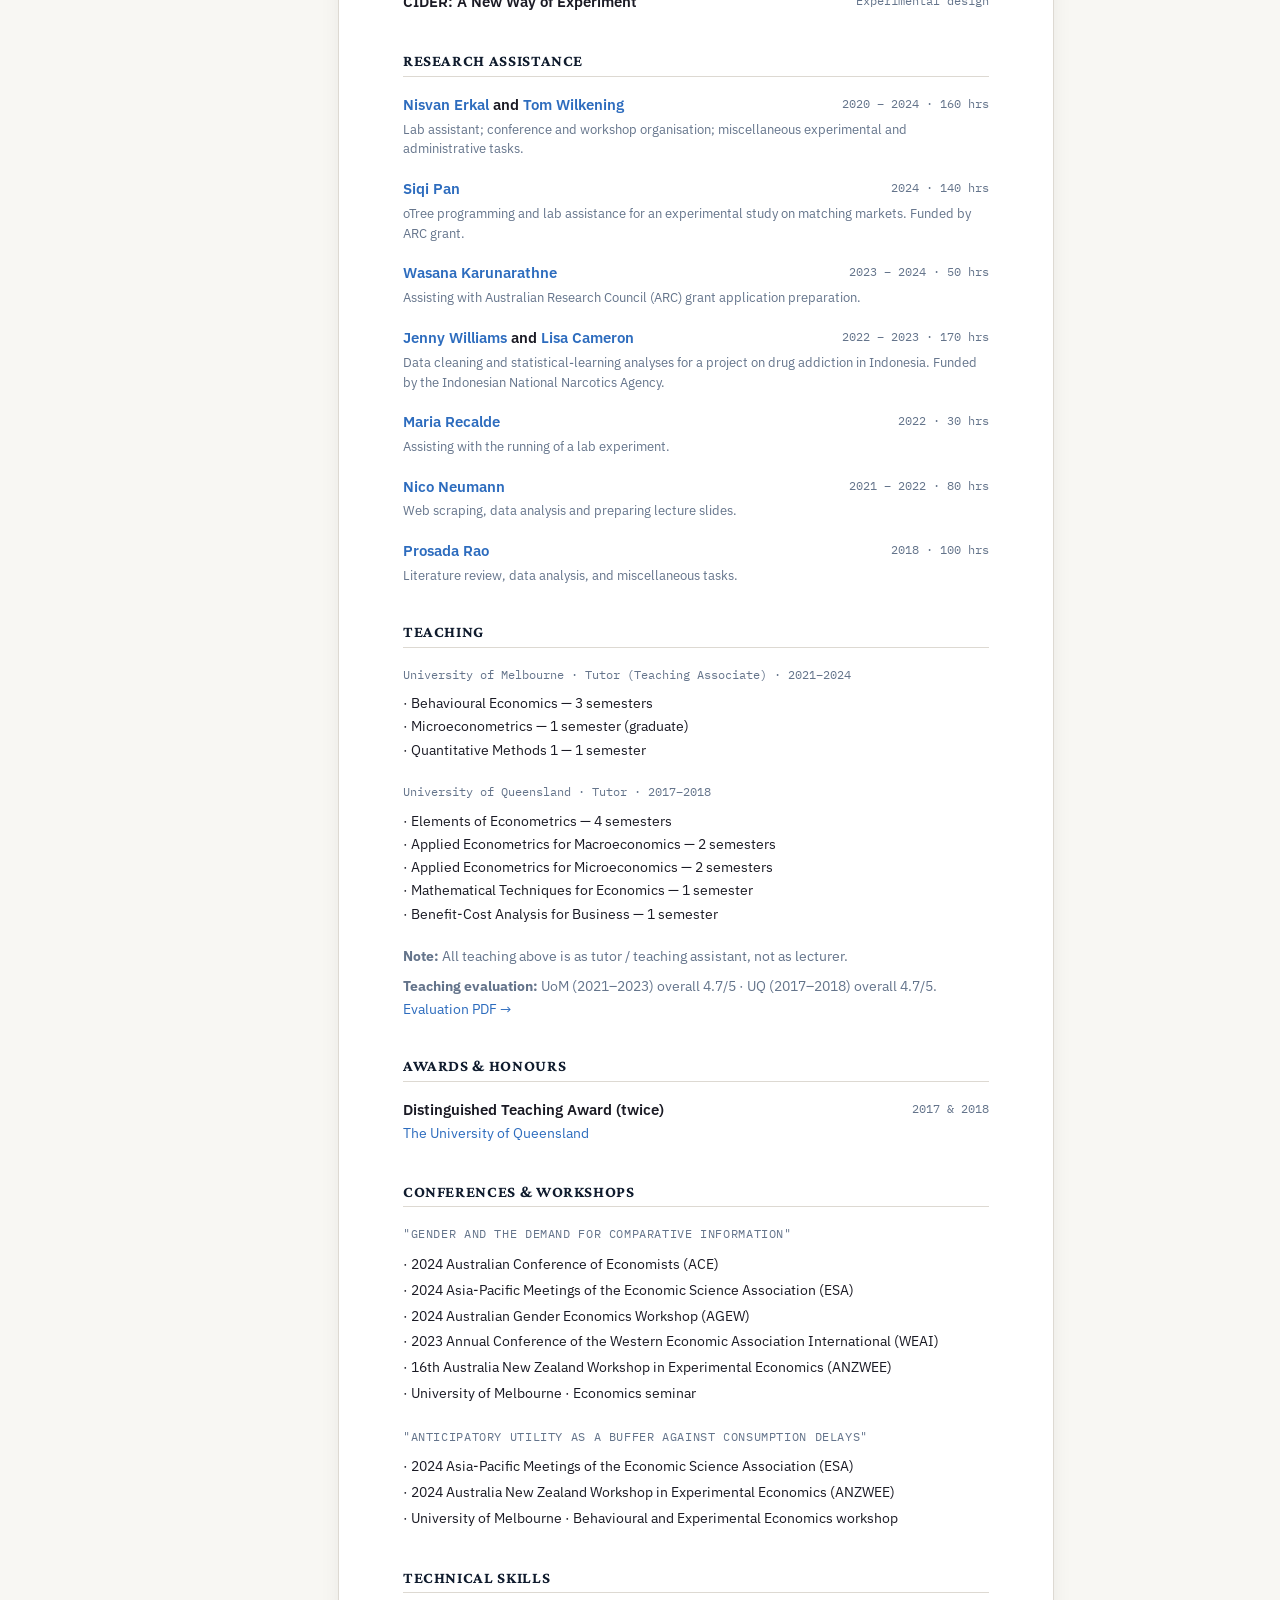
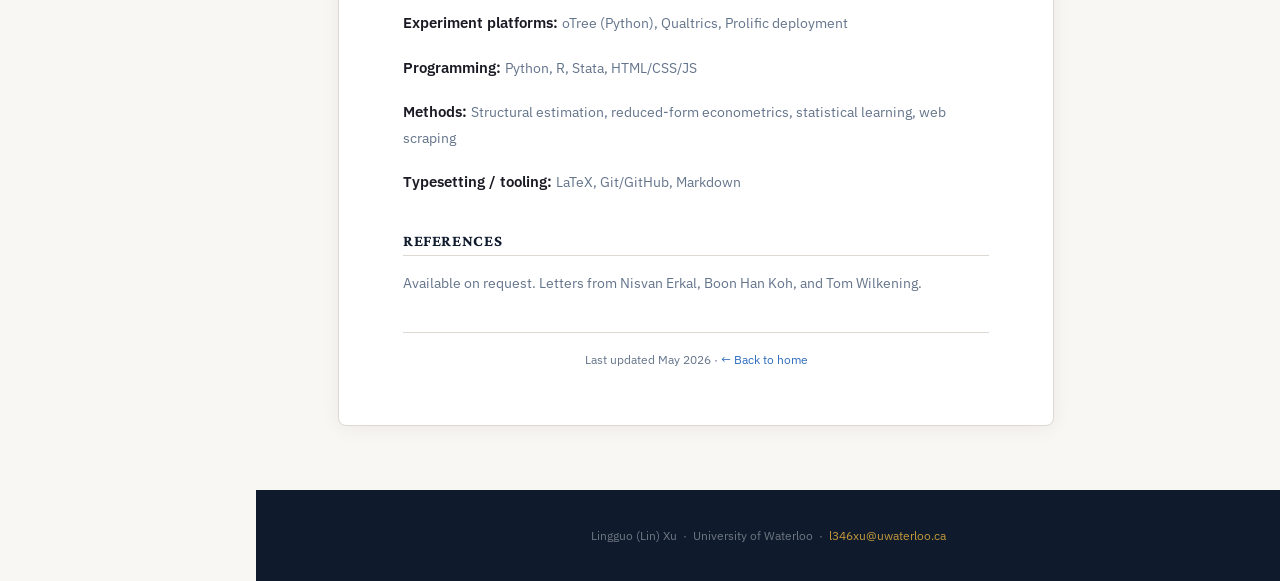
==== commit dece1c6e: "Update paper journal placements - Anticipatory Utility: Under review at Journal of Economic Behavior" ====
--- a/cv.html
+++ b/cv.html
@@ -138,7 +138,7 @@
           <div class="cv-entry">
             <div class="cv-entry-header">
               <span class="cv-entry-title">Anticipatory Utility as a Buffer Against Consumption Delays</span>
-              <span class="cv-entry-year">Submitted</span>
+              <span class="cv-entry-year">Under review · <em>J. Econ. Behavior &amp; Organization</em></span>
             </div>
             <div class="cv-entry-detail">Sole authored.
               <a href="https://papers.ssrn.com/sol3/papers.cfm?abstract_id=5821582" target="_blank" rel="noopener">[SSRN]</a>
@@ -152,7 +152,7 @@
           <div class="cv-entry">
             <div class="cv-entry-header">
               <span class="cv-entry-title">Gender and the Demand for Comparative Information</span>
-              <span class="cv-entry-year">R&amp;R · <em>J. Experimental Economics</em></span>
+              <span class="cv-entry-year">R&amp;R · <em>J. Economic Psychology</em></span>
             </div>
             <div class="cv-entry-org">with Nisvan Erkal and Boon Han Koh</div>
             <div class="cv-entry-detail">
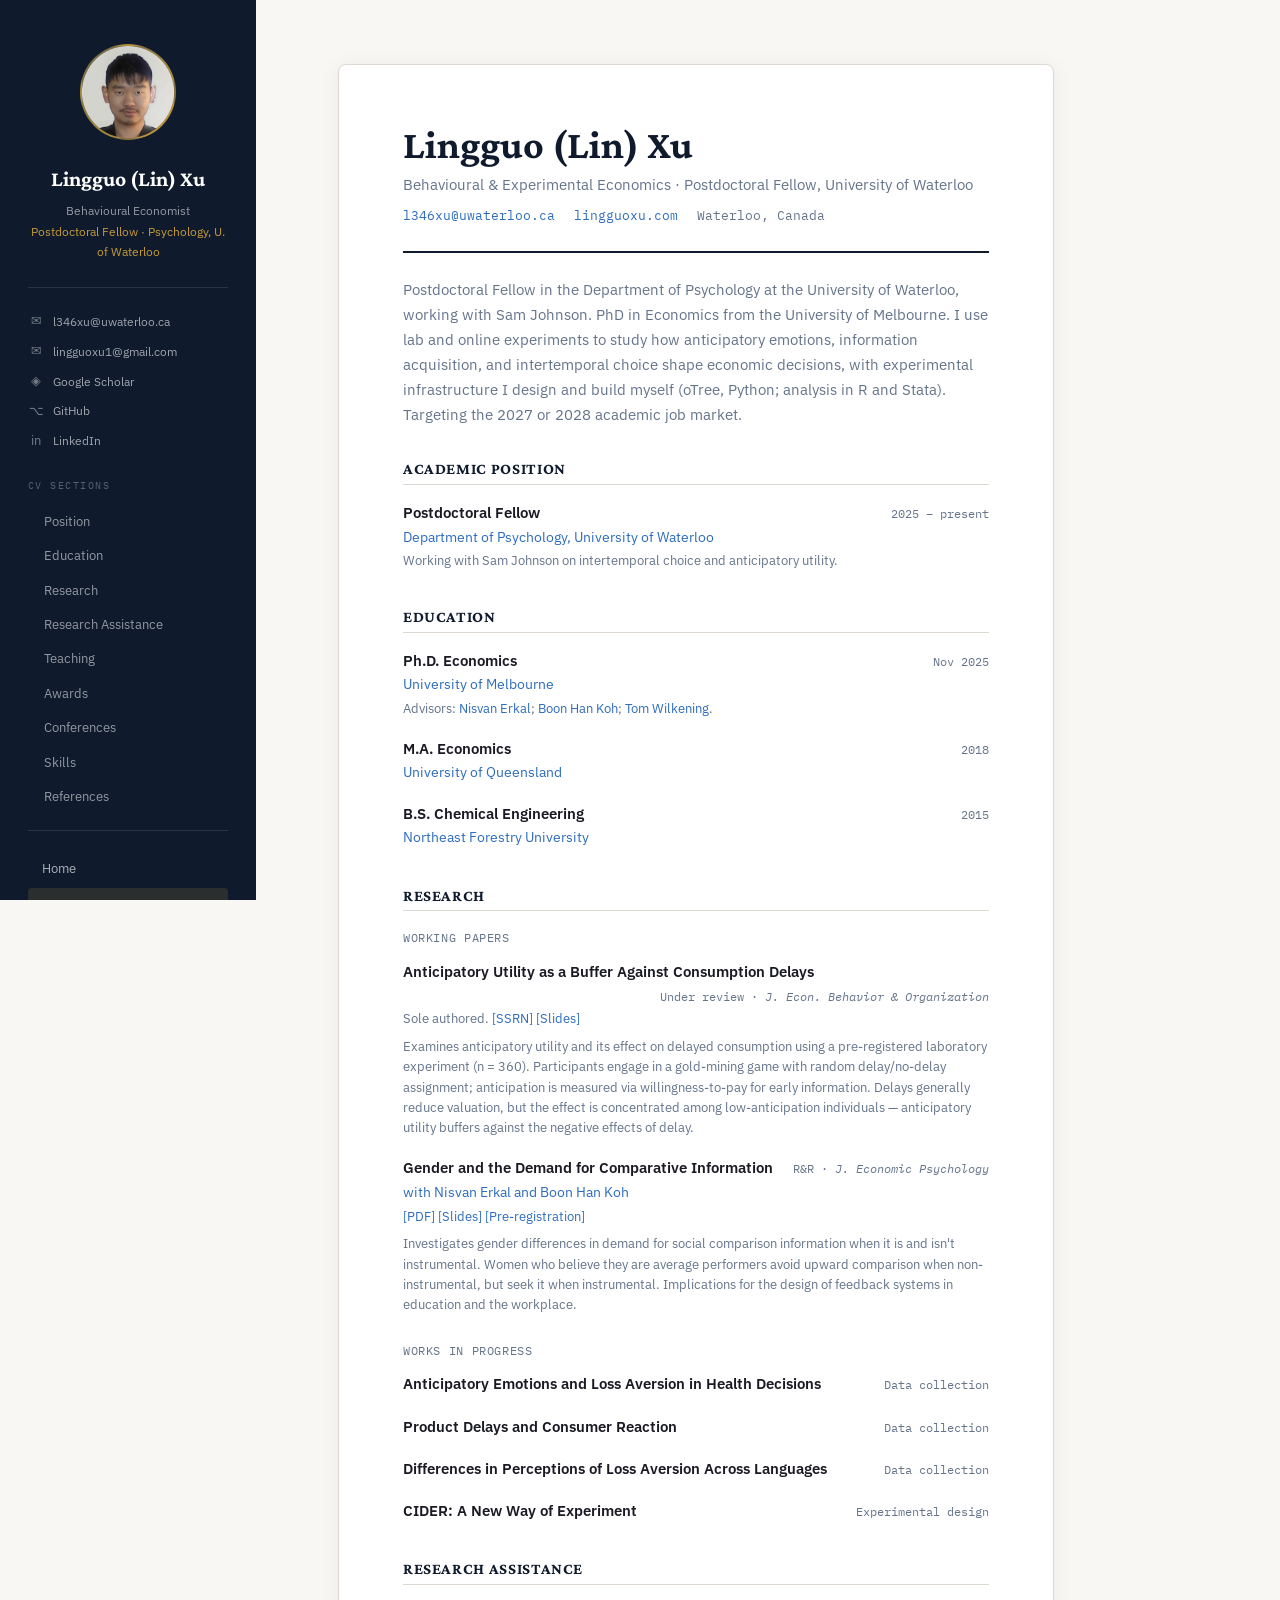
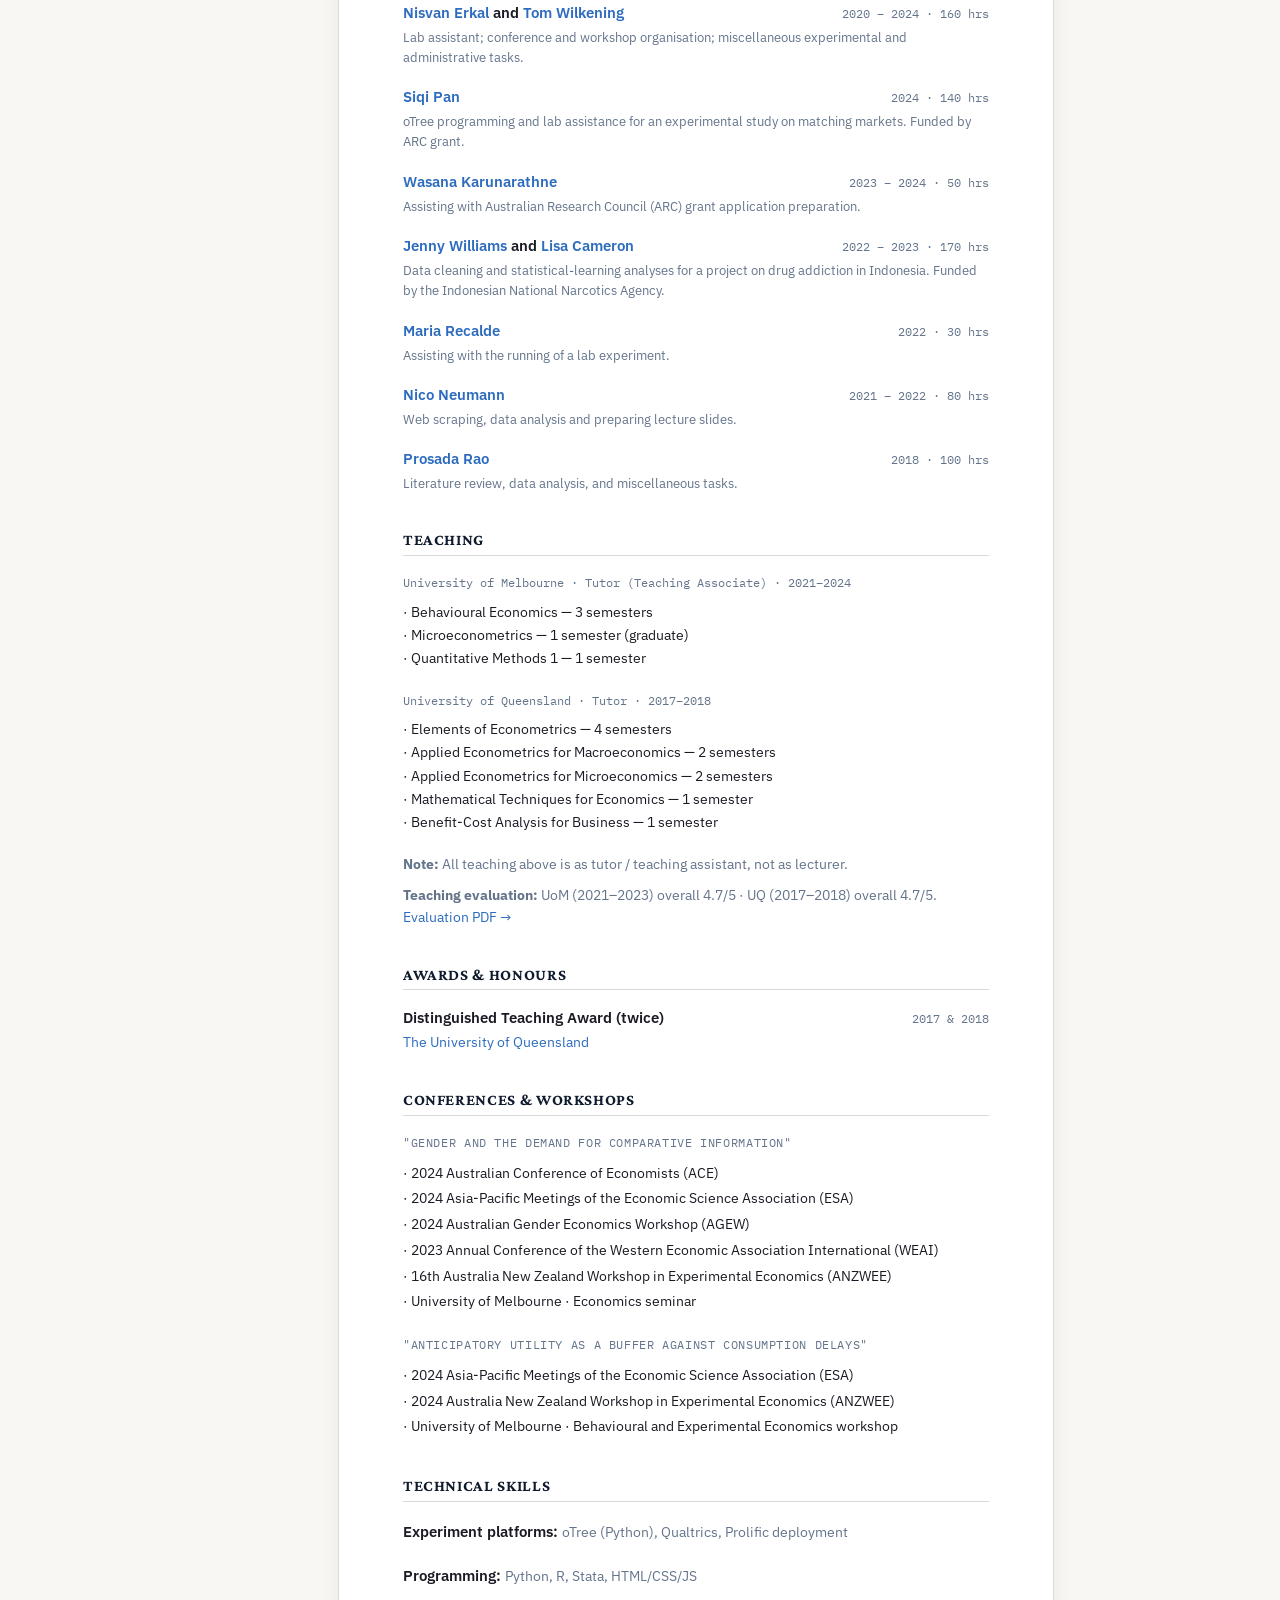
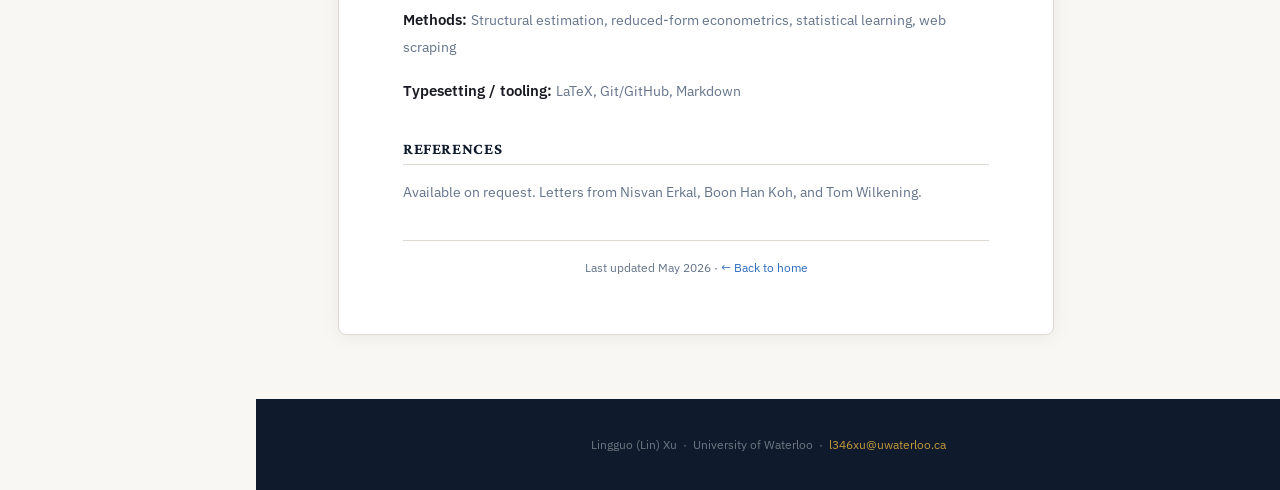
==== commit ea276e22: "Reorder sidebar links, scope construction banner, fix CV wrap - Sidebar contact order is now: email " ====
--- a/cv.html
+++ b/cv.html
@@ -30,9 +30,9 @@
     <div class="sb-contact">
       <a href="mailto:l346xu@uwaterloo.ca"><span class="ic">✉</span> l346xu@uwaterloo.ca</a>
       <a href="mailto:lingguoxu1@gmail.com"><span class="ic">✉</span> lingguoxu1@gmail.com</a>
-      <a href="https://www.linkedin.com/in/lingguo-xu-338341319/" target="_blank" rel="noopener"><span class="ic">in</span> LinkedIn</a>
       <a href="https://scholar.google.com/citations?user=tV9M6PUAAAAJ&amp;hl=en" target="_blank" rel="noopener"><span class="ic">◈</span> Google Scholar</a>
       <a href="https://github.com/LingguoXu" target="_blank" rel="noopener"><span class="ic">⌥</span> GitHub</a>
+      <a href="https://www.linkedin.com/in/lingguo-xu-338341319/" target="_blank" rel="noopener"><span class="ic">in</span> LinkedIn</a>
     </div>
 
     <div class="sb-nav-label">CV Sections</div>
@@ -60,10 +60,6 @@
   <!-- ══ MAIN ══ -->
   <main class="main">
 
-    <div class="construction-banner">
-      <strong>⚠ Site under construction.</strong> Content is still being reviewed — some details, links, and PDFs may be inaccurate, incomplete, or temporarily unavailable. Last updated May 2026.
-    </div>
-
     <section class="sec" style="padding-top:4rem;">
       <div class="cv-doc">
 
--- a/styles.css
+++ b/styles.css
@@ -508,9 +508,16 @@
   font-size: 1rem;
 }
 .cv-entry { margin-bottom: 1.1rem; }
-.cv-entry-header { display: flex; justify-content: space-between; align-items: flex-start; }
-.cv-entry-title { font-weight: 600; font-size: .93rem; }
-.cv-entry-year { font-family: var(--font-mono); font-size: .78rem; color: var(--muted); flex-shrink: 0; margin-left: 1rem; }
+.cv-entry-header {
+  display: flex;
+  justify-content: space-between;
+  align-items: baseline;
+  flex-wrap: wrap;
+  column-gap: 1rem;
+  row-gap: .1rem;
+}
+.cv-entry-title { font-weight: 600; font-size: .93rem; flex: 1 1 auto; min-width: 0; }
+.cv-entry-year { font-family: var(--font-mono); font-size: .78rem; color: var(--muted); flex-shrink: 0; margin-left: auto; }
 .cv-entry-org { color: var(--blue); font-size: .88rem; }
 .cv-entry-detail { font-size: .83rem; color: var(--muted); margin-top: .15rem; line-height: 1.5; }
 
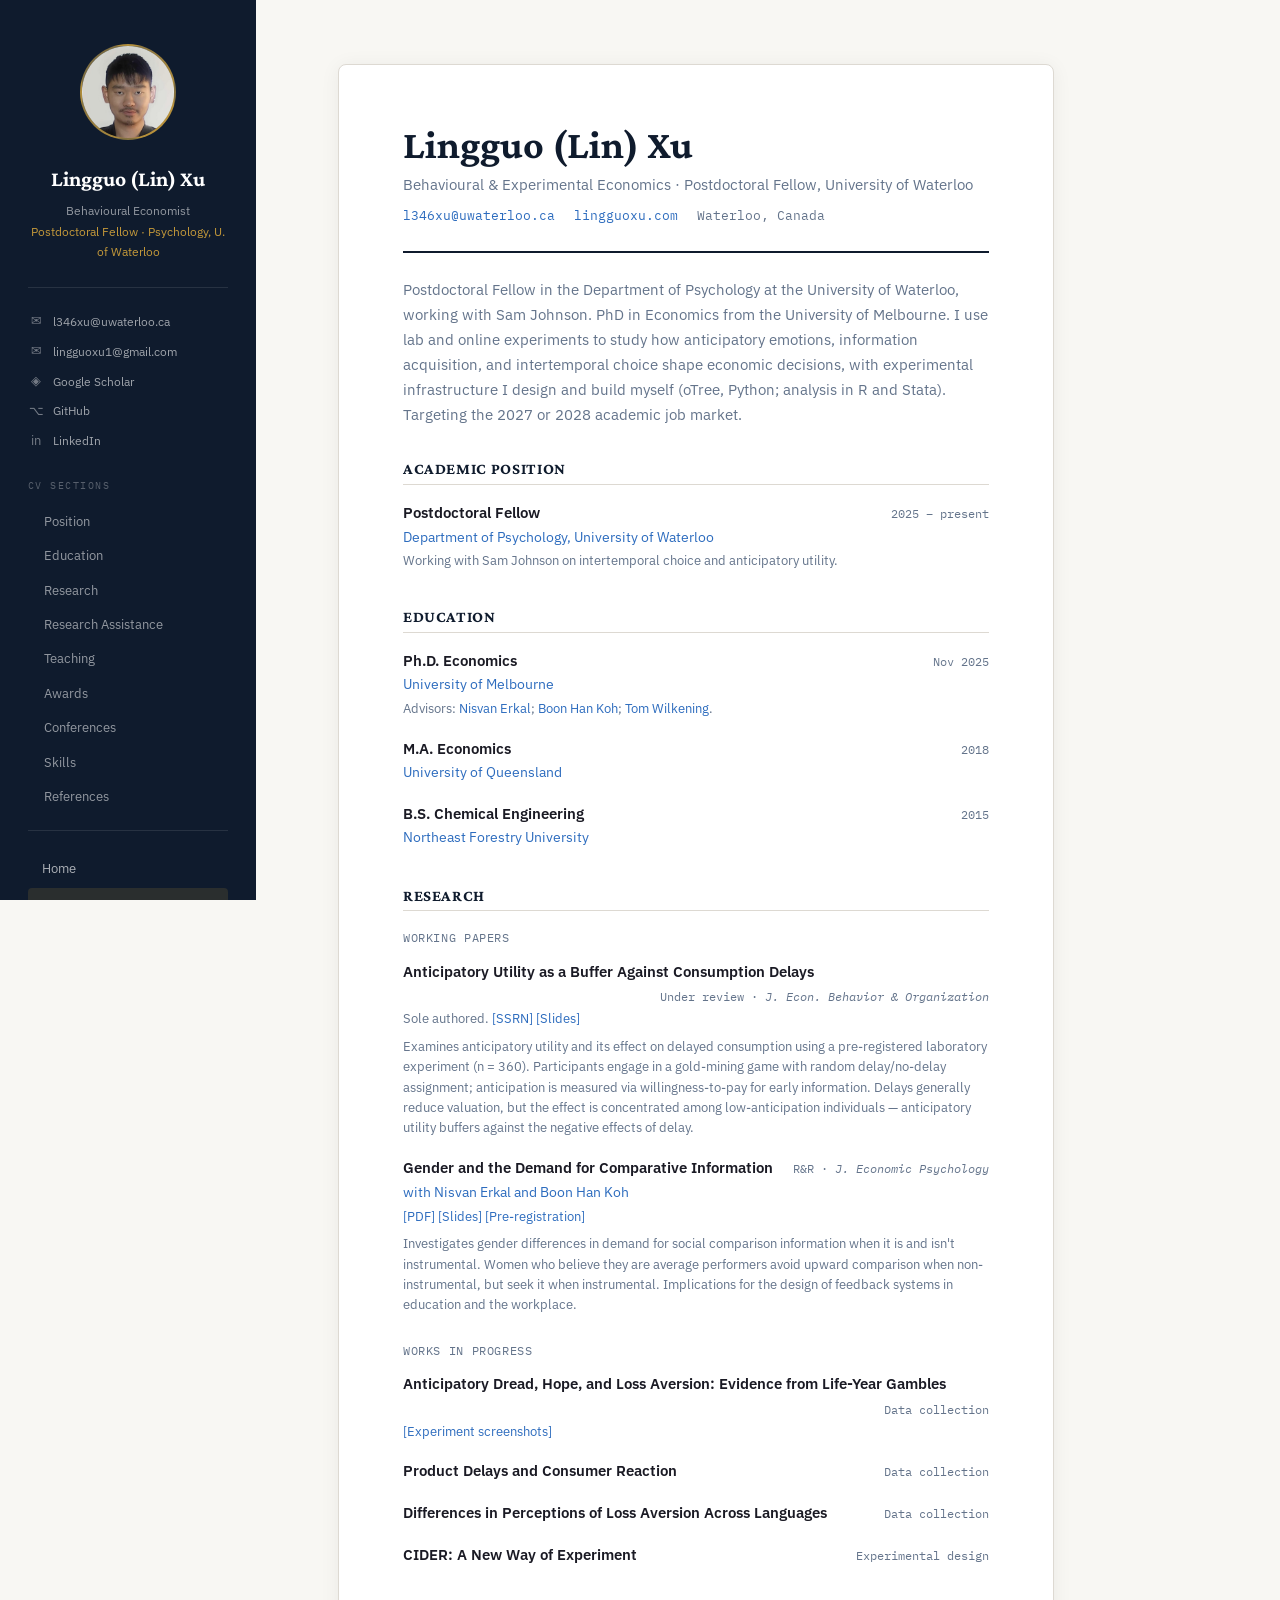
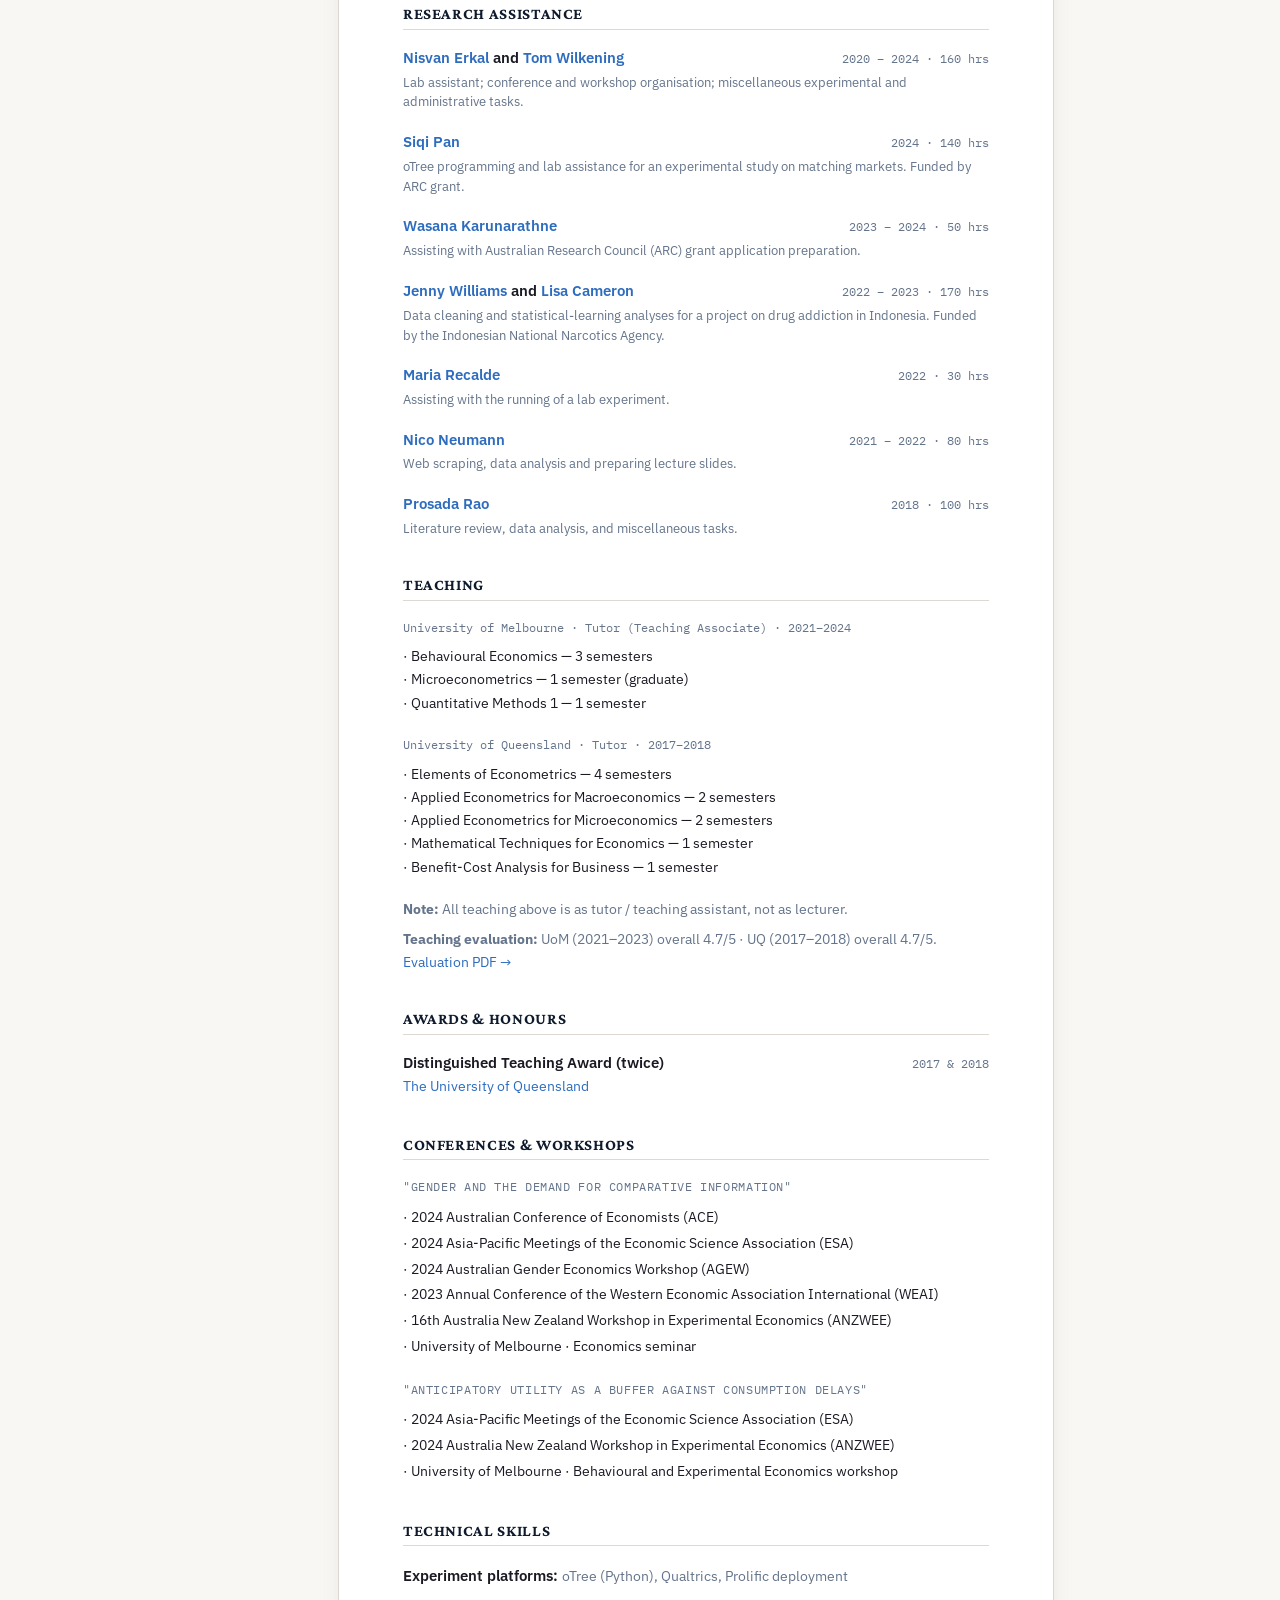
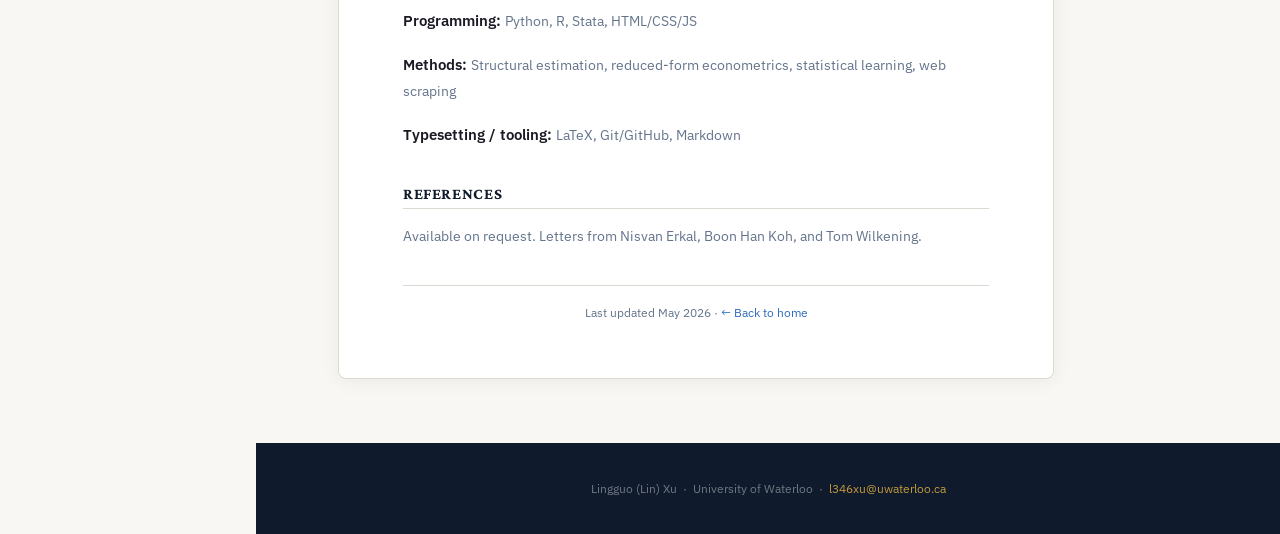
==== commit 93505f05: "Rename health-decisions WIP and add AIT screenshots PDF - Rename "Anticipatory Emotions and Loss Ave" ====
--- a/cv.html
+++ b/cv.html
@@ -165,8 +165,11 @@
 
           <div class="cv-entry">
             <div class="cv-entry-header">
-              <span class="cv-entry-title">Anticipatory Emotions and Loss Aversion in Health Decisions</span>
+              <span class="cv-entry-title">Anticipatory Dread, Hope, and Loss Aversion: Evidence from Life-Year Gambles</span>
               <span class="cv-entry-year">Data collection</span>
+            </div>
+            <div class="cv-entry-detail">
+              <a href="files/AIT-Experiment-Screenshots.pdf" target="_blank" rel="noopener">[Experiment screenshots]</a>
             </div>
           </div>
 
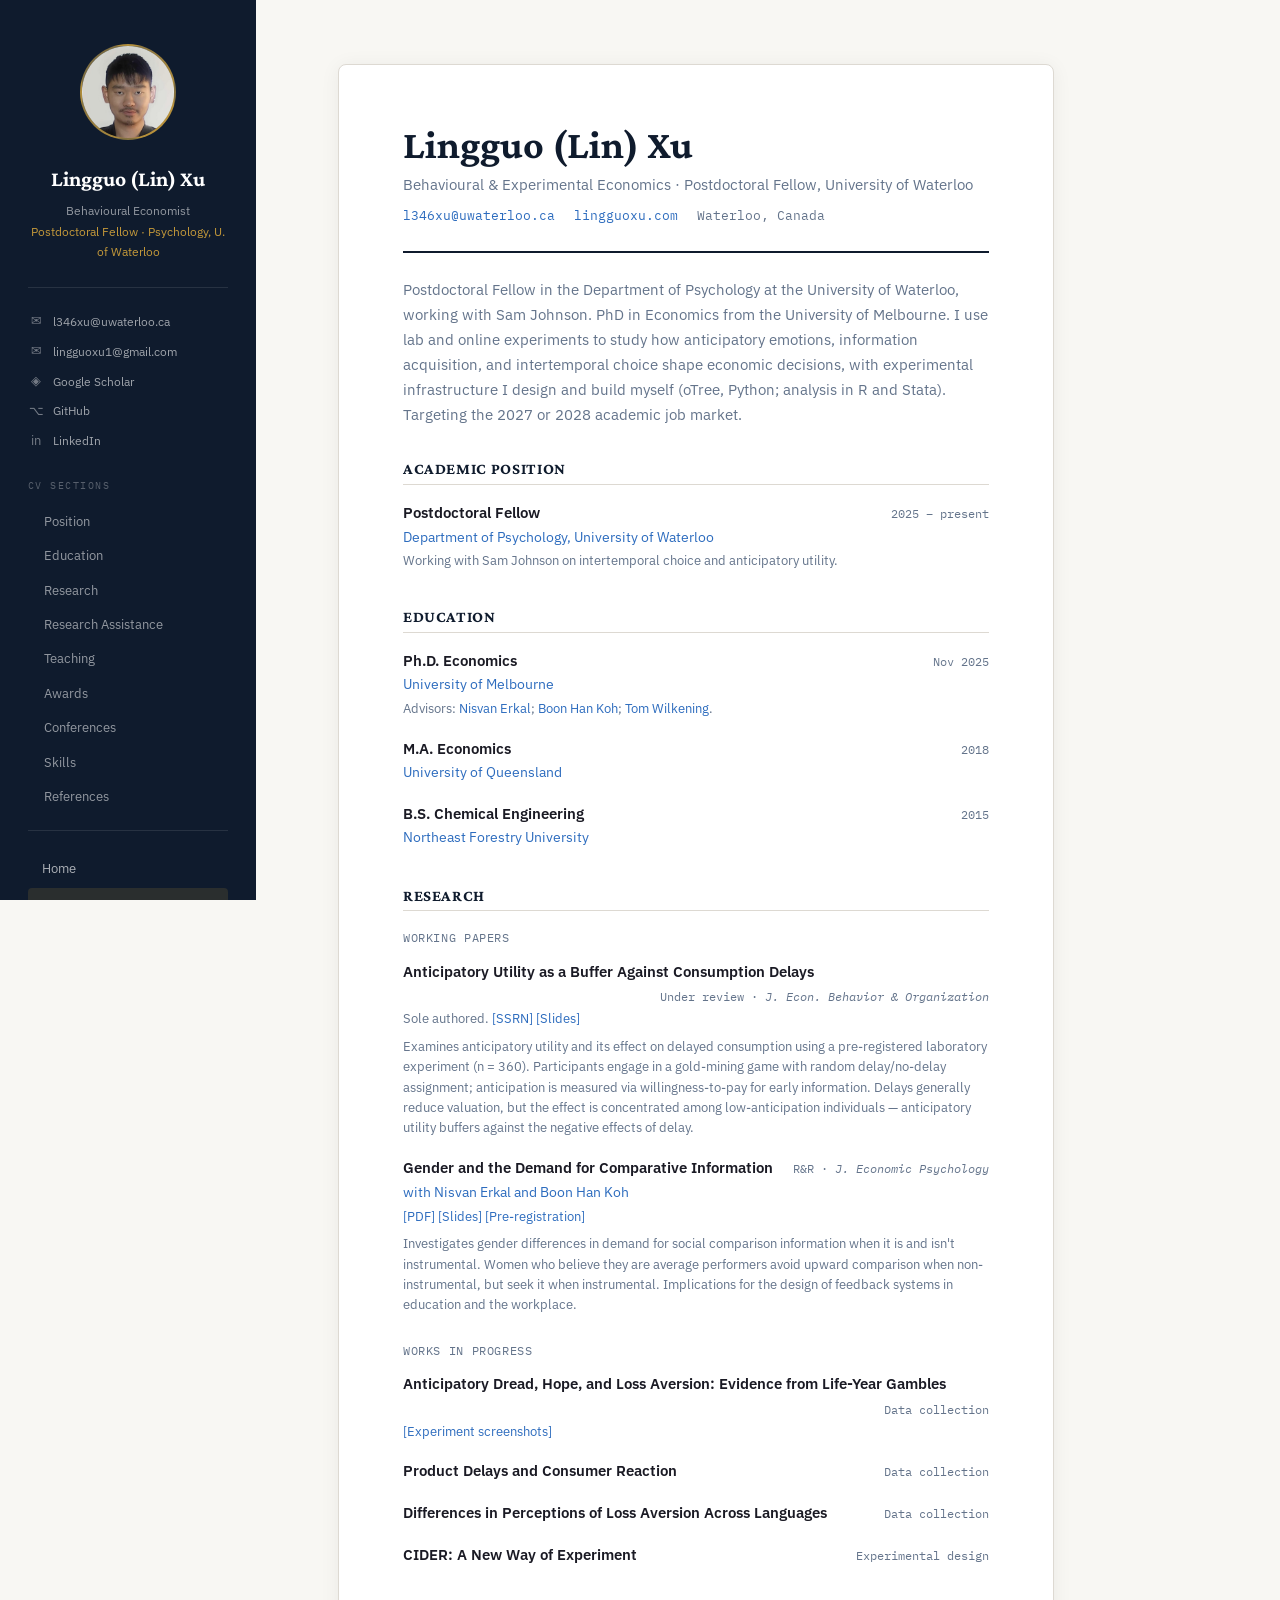
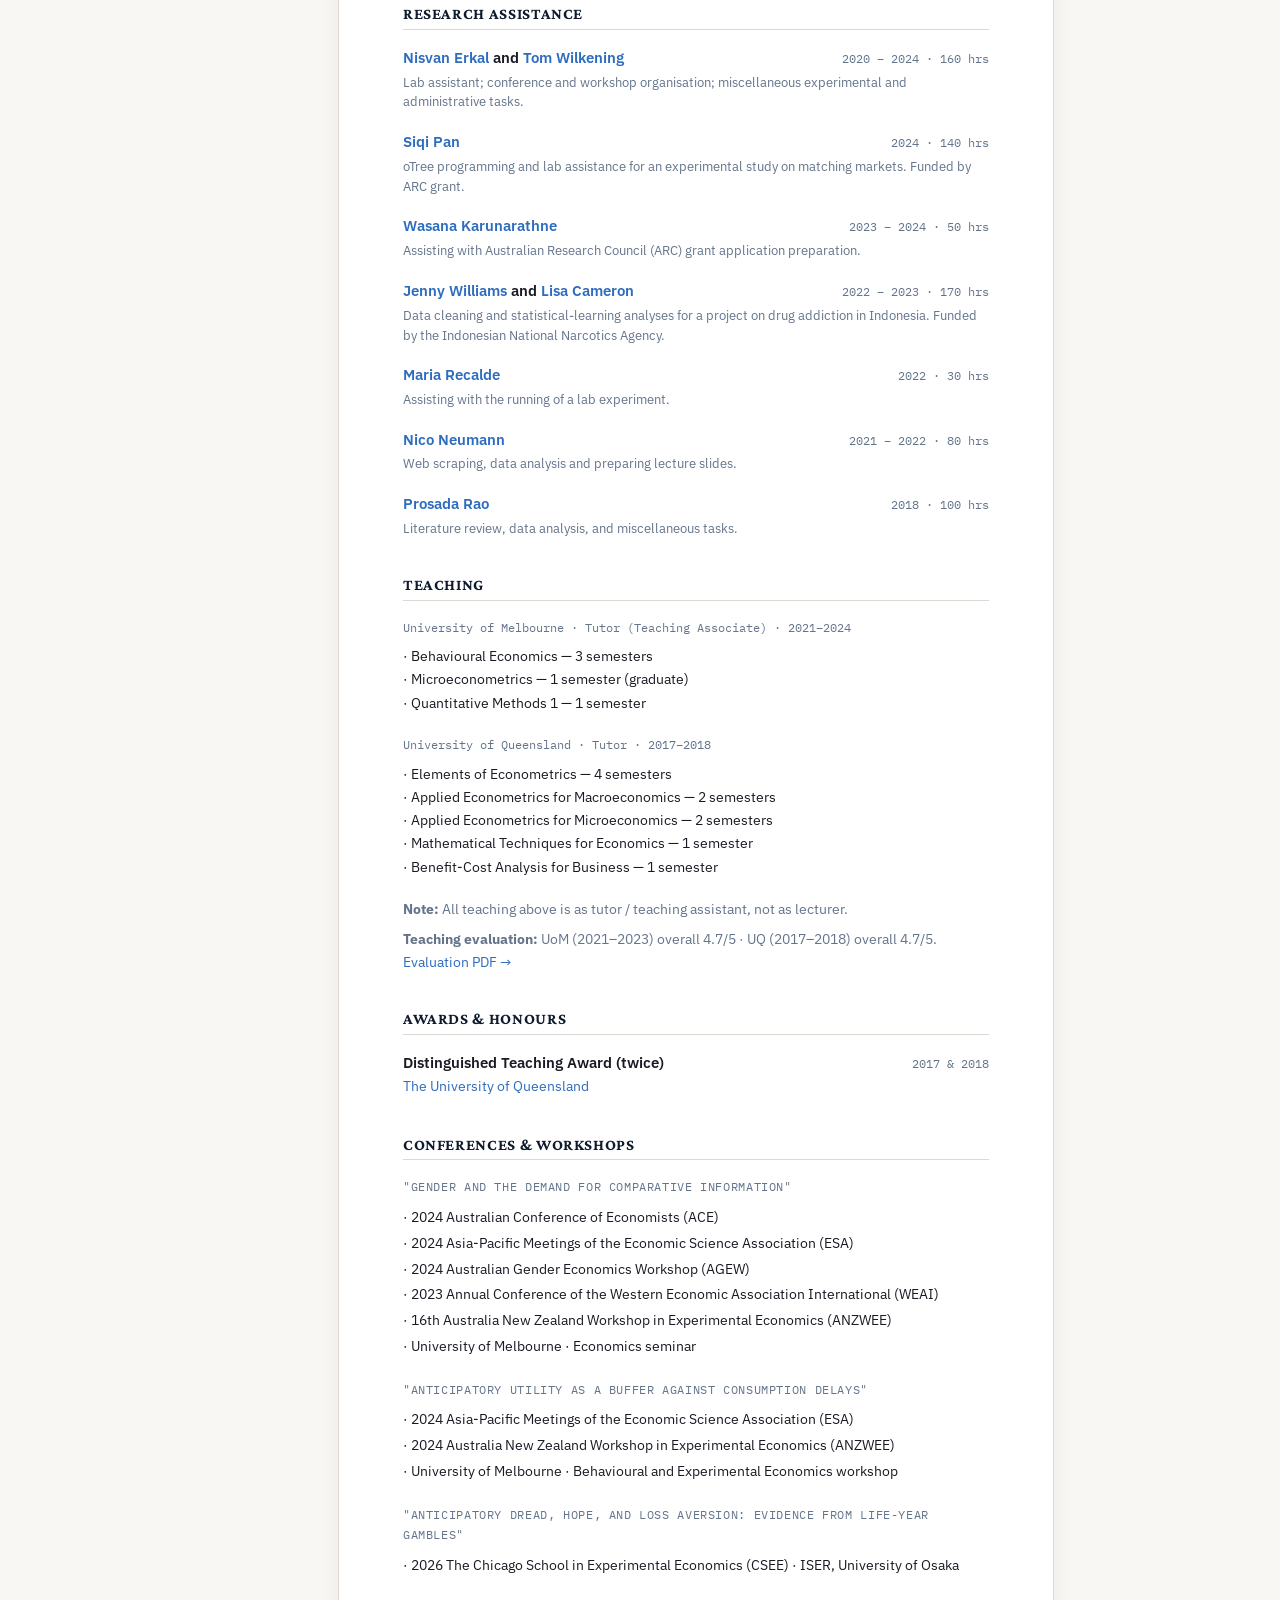
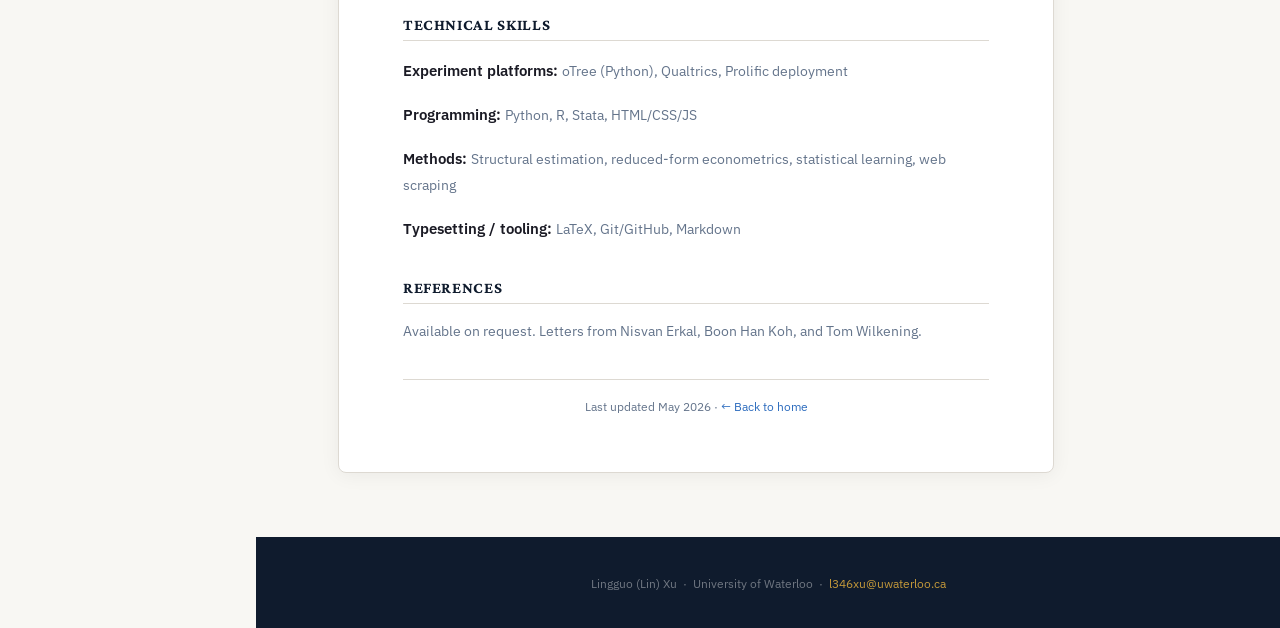
==== commit c2772f93: "Add CSEE presentation to CV; unbreak homepage paper title - Add a Conferences & Workshops subsection" ====
--- a/cv.html
+++ b/cv.html
@@ -315,10 +315,15 @@
           </ul>
 
           <p style="font-family:var(--font-mono);font-size:.78rem;color:var(--muted);margin-bottom:.5rem;text-transform:uppercase;letter-spacing:.05em;">"Anticipatory Utility as a Buffer Against Consumption Delays"</p>
-          <ul style="list-style:none;font-size:.87rem;line-height:1.85;">
+          <ul style="list-style:none;font-size:.87rem;line-height:1.85;margin-bottom:1.2rem;">
             <li>· 2024 Asia-Pacific Meetings of the Economic Science Association (ESA)</li>
             <li>· 2024 Australia New Zealand Workshop in Experimental Economics (ANZWEE)</li>
             <li>· University of Melbourne · Behavioural and Experimental Economics workshop</li>
+          </ul>
+
+          <p style="font-family:var(--font-mono);font-size:.78rem;color:var(--muted);margin-bottom:.5rem;text-transform:uppercase;letter-spacing:.05em;">"Anticipatory Dread, Hope, and Loss Aversion: Evidence from Life-Year Gambles"</p>
+          <ul style="list-style:none;font-size:.87rem;line-height:1.85;">
+            <li>· 2026 The Chicago School in Experimental Economics (CSEE) · ISER, University of Osaka</li>
           </ul>
         </div>
 
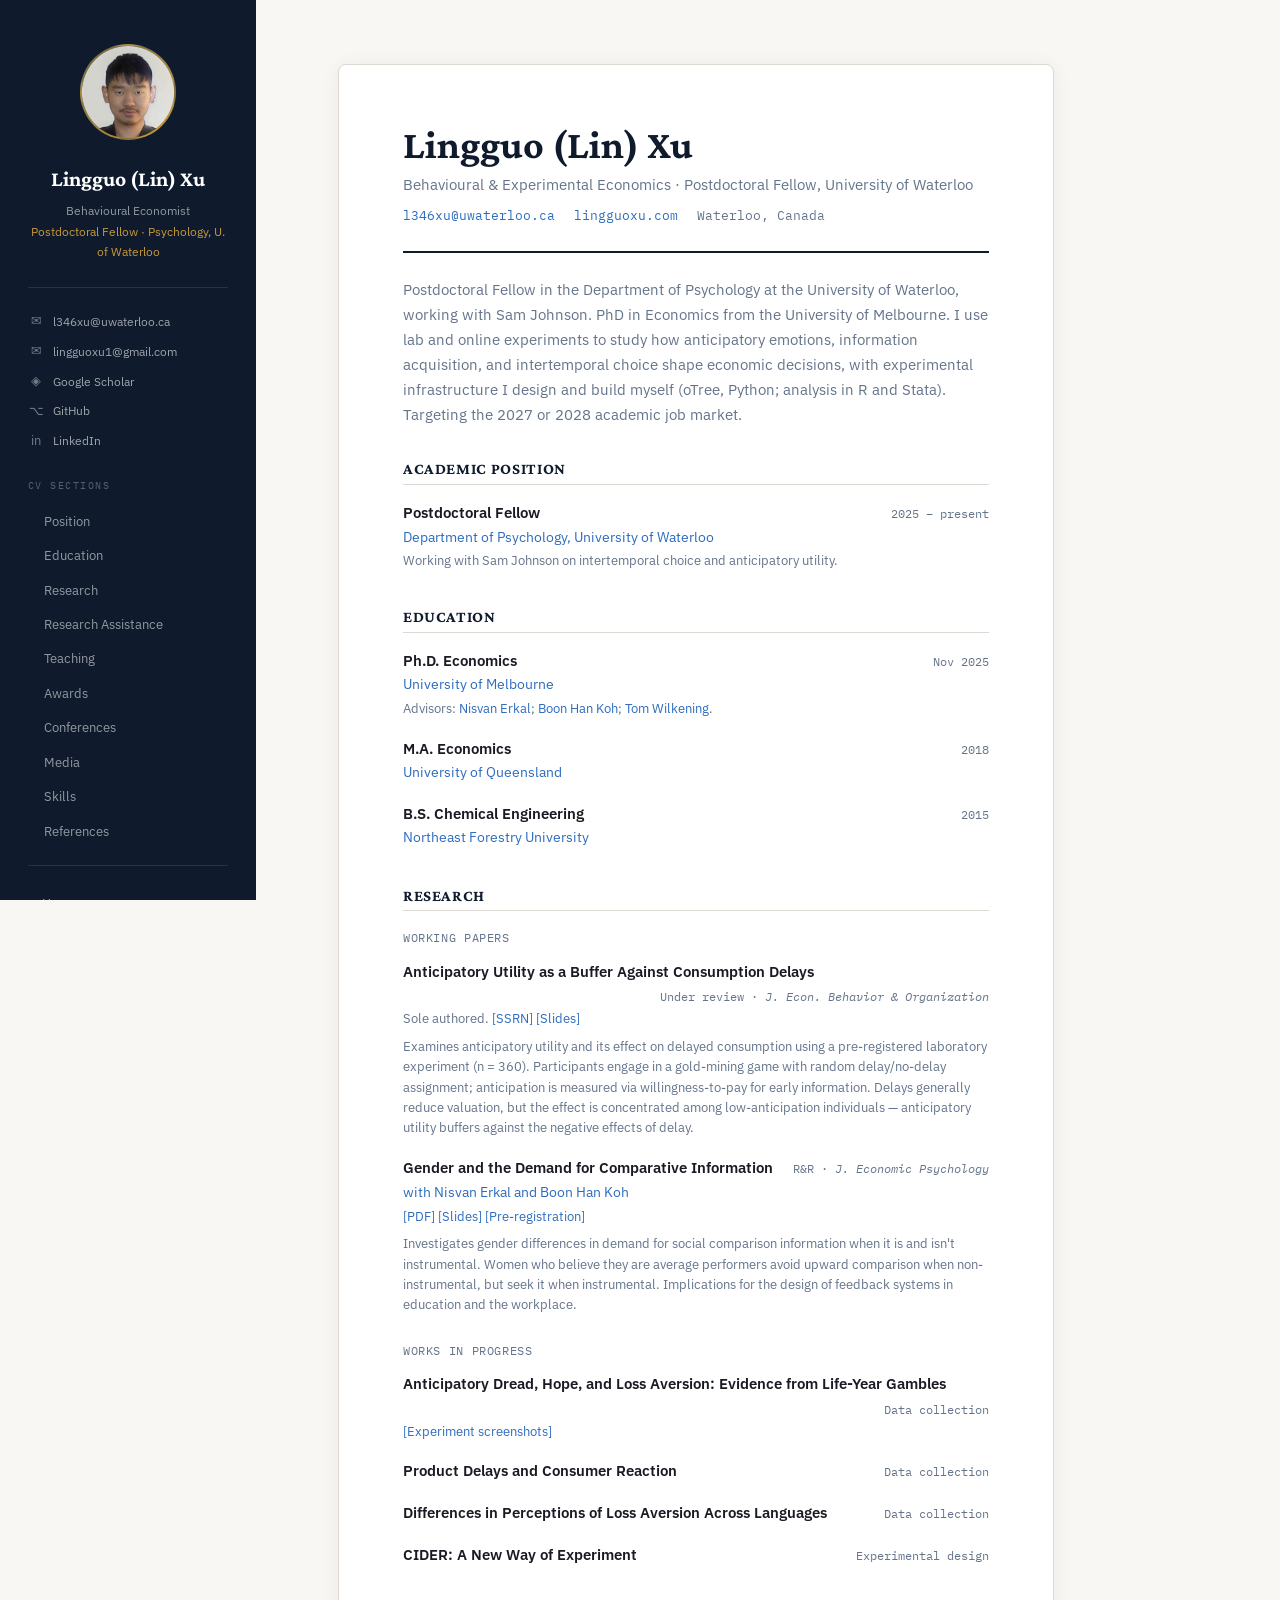
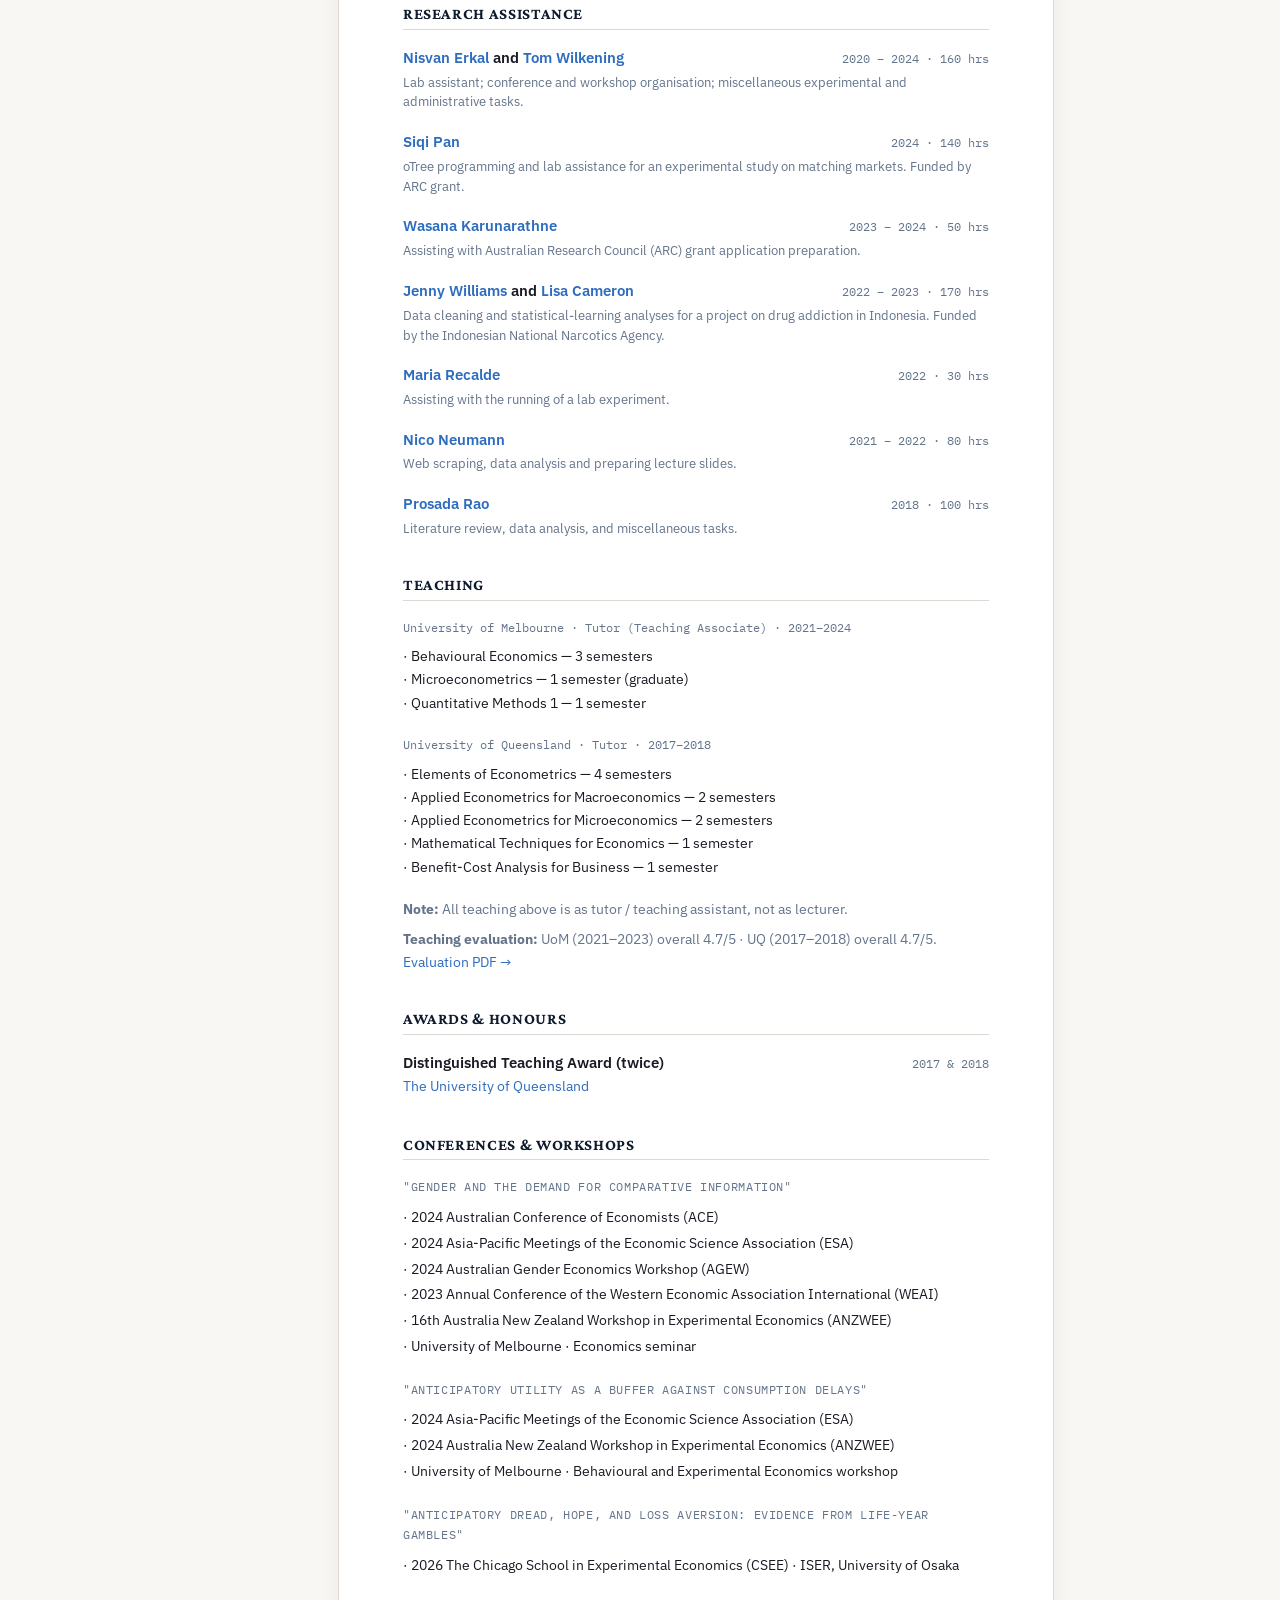
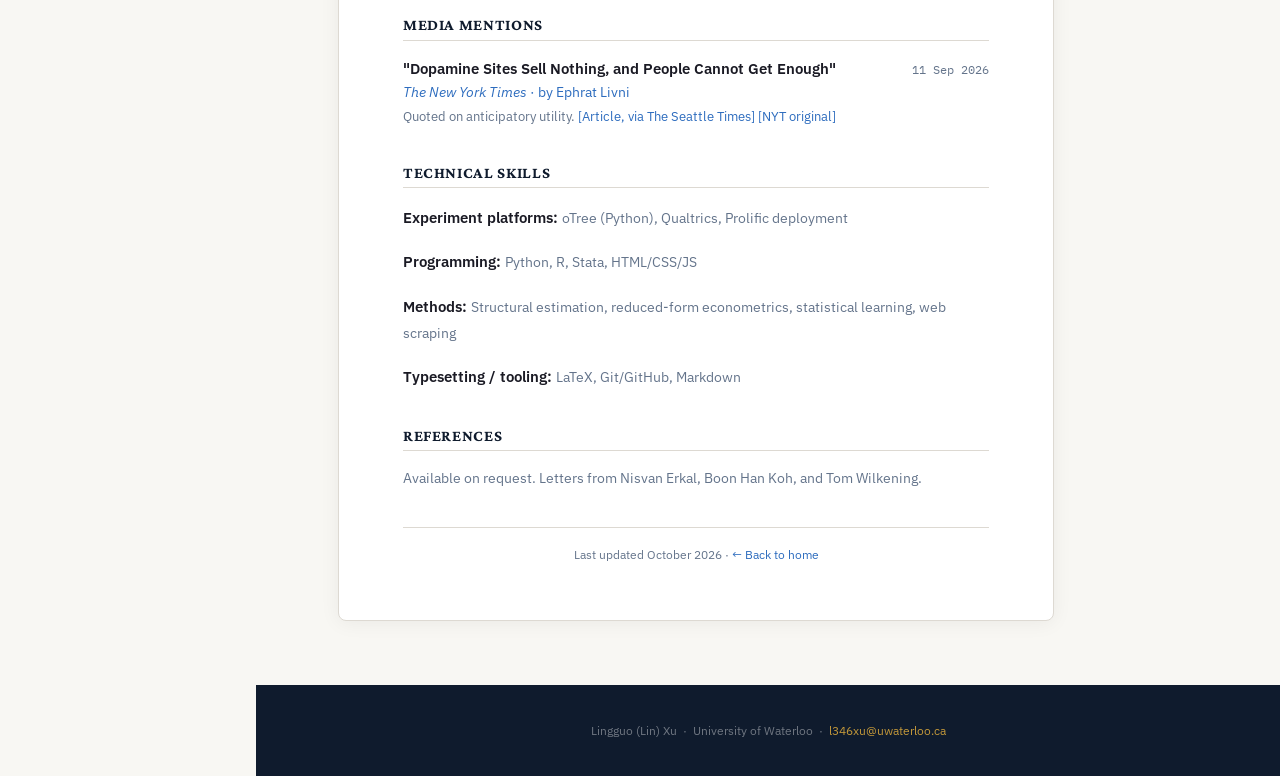
==== commit a212a023: "Add NYT media mention to news and CV - Homepage: add a Sep 2026 news item for the New York Times art" ====
--- a/cv.html
+++ b/cv.html
@@ -14,7 +14,7 @@
   <link rel="preconnect" href="https://fonts.googleapis.com">
   <link rel="preconnect" href="https://fonts.gstatic.com" crossorigin>
   <link href="https://fonts.googleapis.com/css2?family=Crimson+Pro:ital,wght@0,300;0,400;0,600;0,700;1,400;1,600&family=IBM+Plex+Sans:wght@300;400;500;600&family=IBM+Plex+Mono:wght@400;500&display=swap" rel="stylesheet">
-  <link rel="stylesheet" href="styles.css">
+  <link rel="stylesheet" href="styles.css?v=20260709">
 </head>
 <body>
 <div class="site-wrap">
@@ -44,6 +44,7 @@
       <li><a href="#cv-teaching">Teaching</a></li>
       <li><a href="#cv-awards">Awards</a></li>
       <li><a href="#cv-confs">Conferences</a></li>
+      <li><a href="#cv-media">Media</a></li>
       <li><a href="#cv-skills">Skills</a></li>
       <li><a href="#cv-refs">References</a></li>
     </ul>
@@ -327,6 +328,23 @@
           </ul>
         </div>
 
+        <!-- Media -->
+        <div class="cv-sec" id="cv-media">
+          <h3 class="cv-sec-title">Media Mentions</h3>
+
+          <div class="cv-entry">
+            <div class="cv-entry-header">
+              <span class="cv-entry-title">"Dopamine Sites Sell Nothing, and People Cannot Get Enough"</span>
+              <span class="cv-entry-year">11 Sep 2026</span>
+            </div>
+            <div class="cv-entry-org"><em>The New York Times</em> · by Ephrat Livni</div>
+            <div class="cv-entry-detail">Quoted on anticipatory utility.
+              <a href="https://www.seattletimes.com/business/dopamine-sites-sell-nothing-and-people-cannot-get-enough/" target="_blank" rel="noopener">[Article, via The Seattle Times]</a>
+              <a href="https://www.nytimes.com/2026/09/11/world/asia/dopamine-sites-popularity.html" target="_blank" rel="noopener">[NYT original]</a>
+            </div>
+          </div>
+        </div>
+
         <!-- Skills -->
         <div class="cv-sec" id="cv-skills">
           <h3 class="cv-sec-title">Technical Skills</h3>
@@ -356,7 +374,7 @@
 
         <hr style="border:none;border-top:1px solid var(--border);margin:2rem 0 1rem;">
         <p style="font-size:.78rem;color:var(--muted);text-align:center;">
-          Last updated May 2026 · <a href="index.html">← Back to home</a>
+          Last updated October 2026 · <a href="index.html">← Back to home</a>
         </p>
       </div>
     </section>
--- a/styles.css
+++ b/styles.css
@@ -371,6 +371,10 @@
   color: var(--muted);
 }
 .lnk-ghost:hover { border-color: var(--accent); color: var(--accent); text-decoration: none; }
+.lnk-play {
+  background: var(--accent); color: #fff; font-weight: 600;
+}
+.lnk-play:hover { background: #a87f28; color: #fff; text-decoration: none; }
 
 /* ── Teaching table ──────────────────────────────────────── */
 .t-table { width: 100%; border-collapse: collapse; }
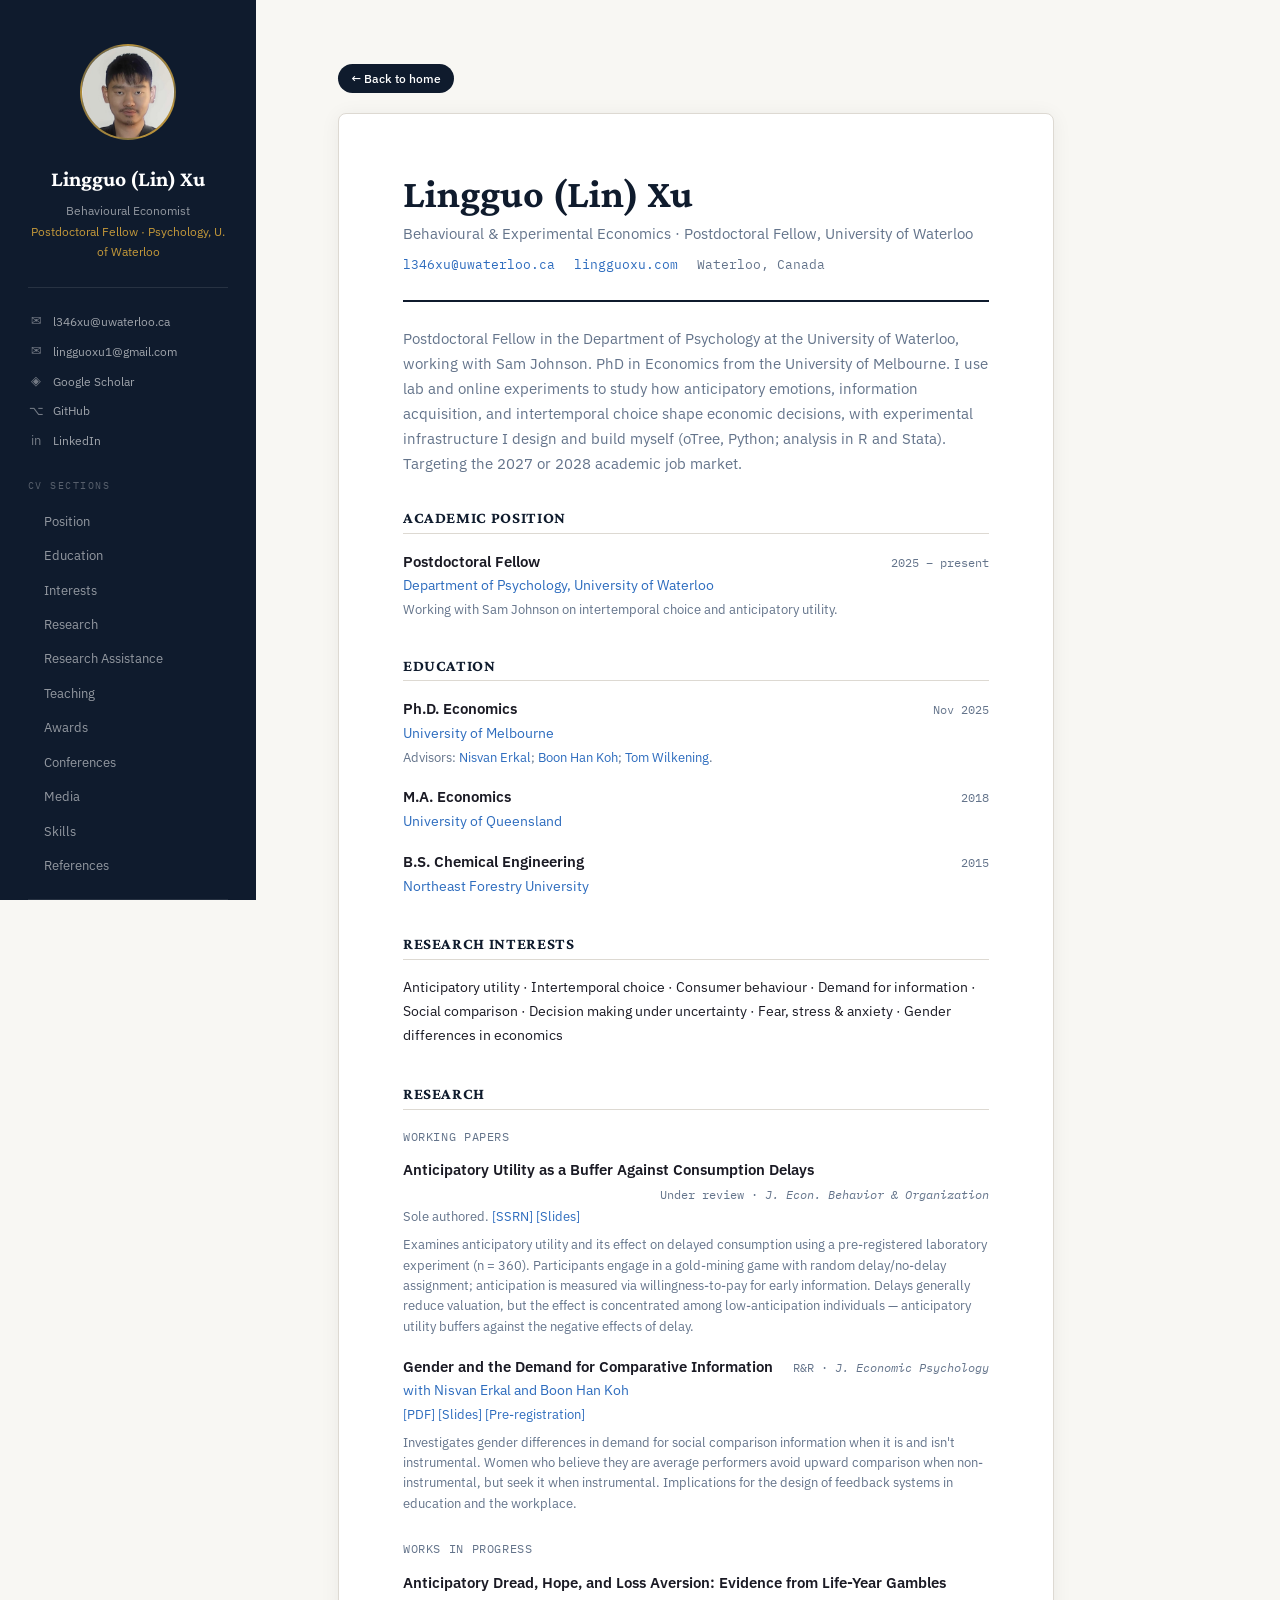
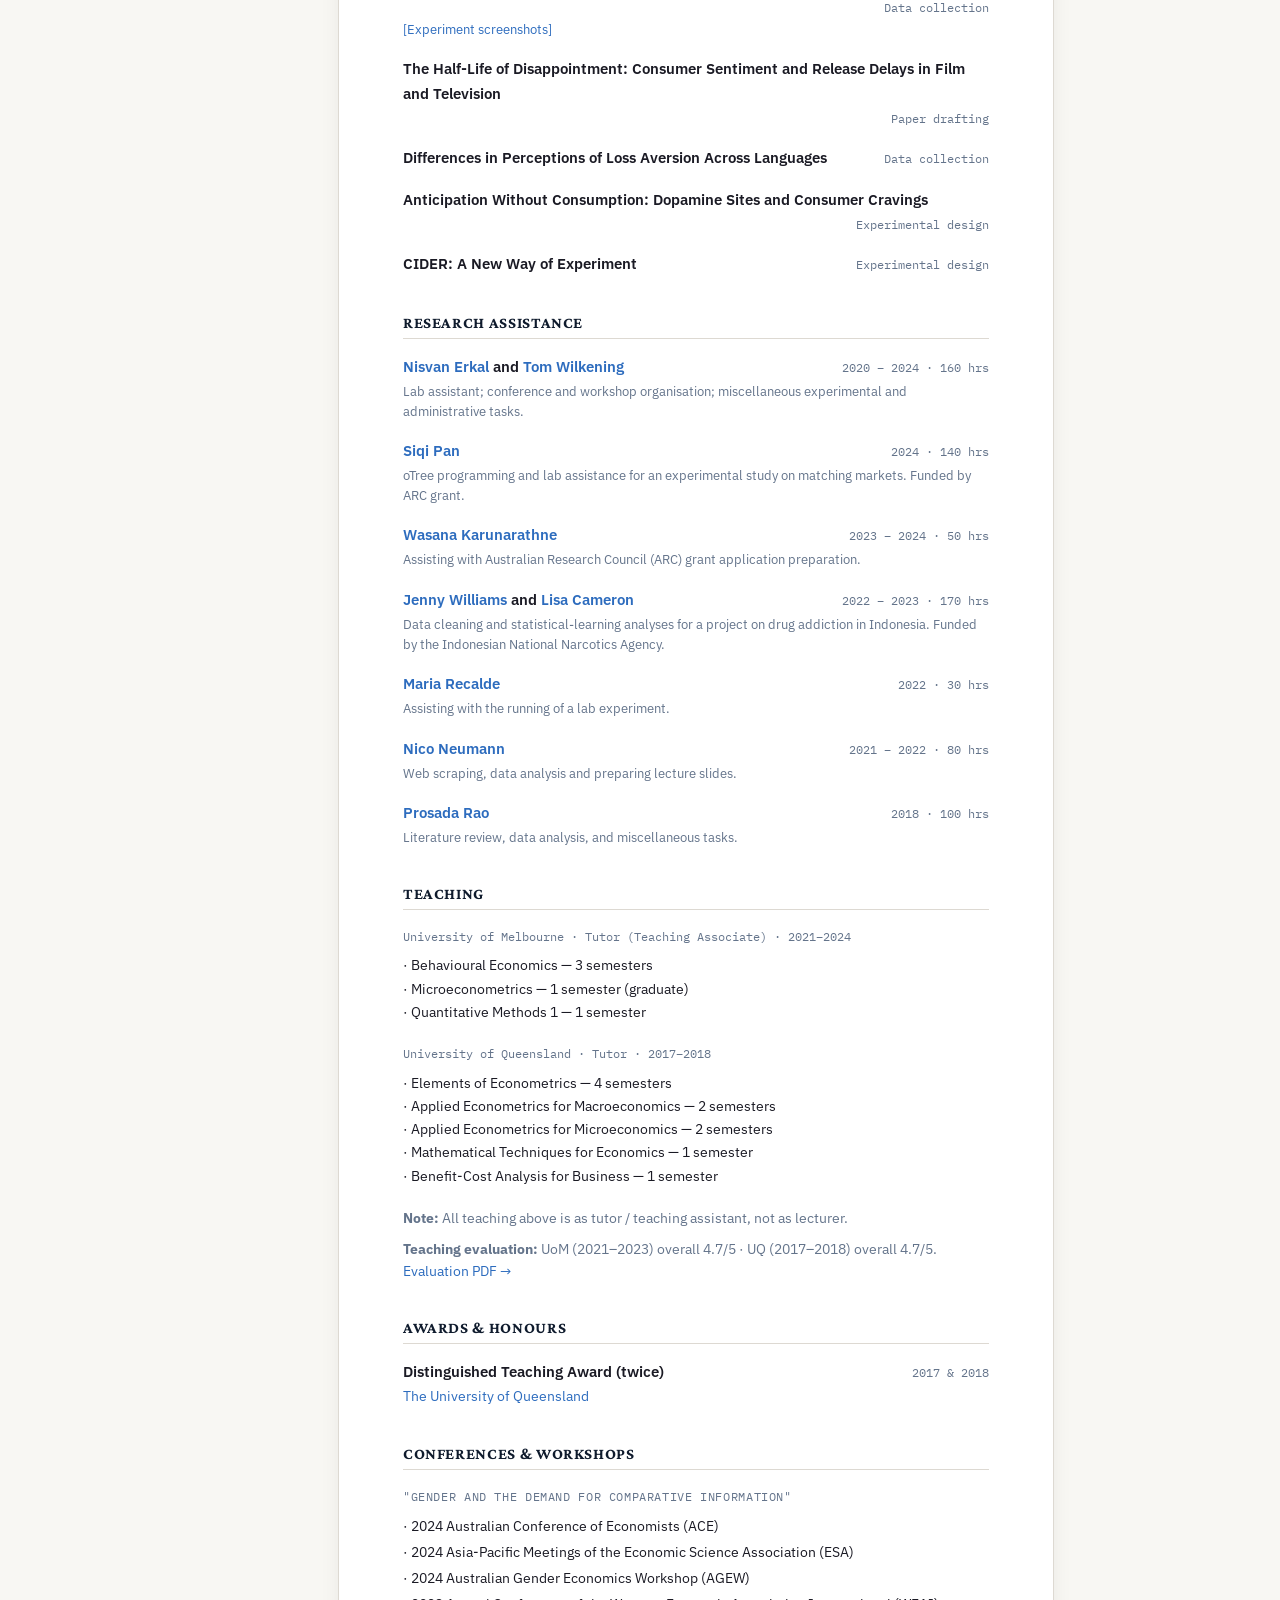
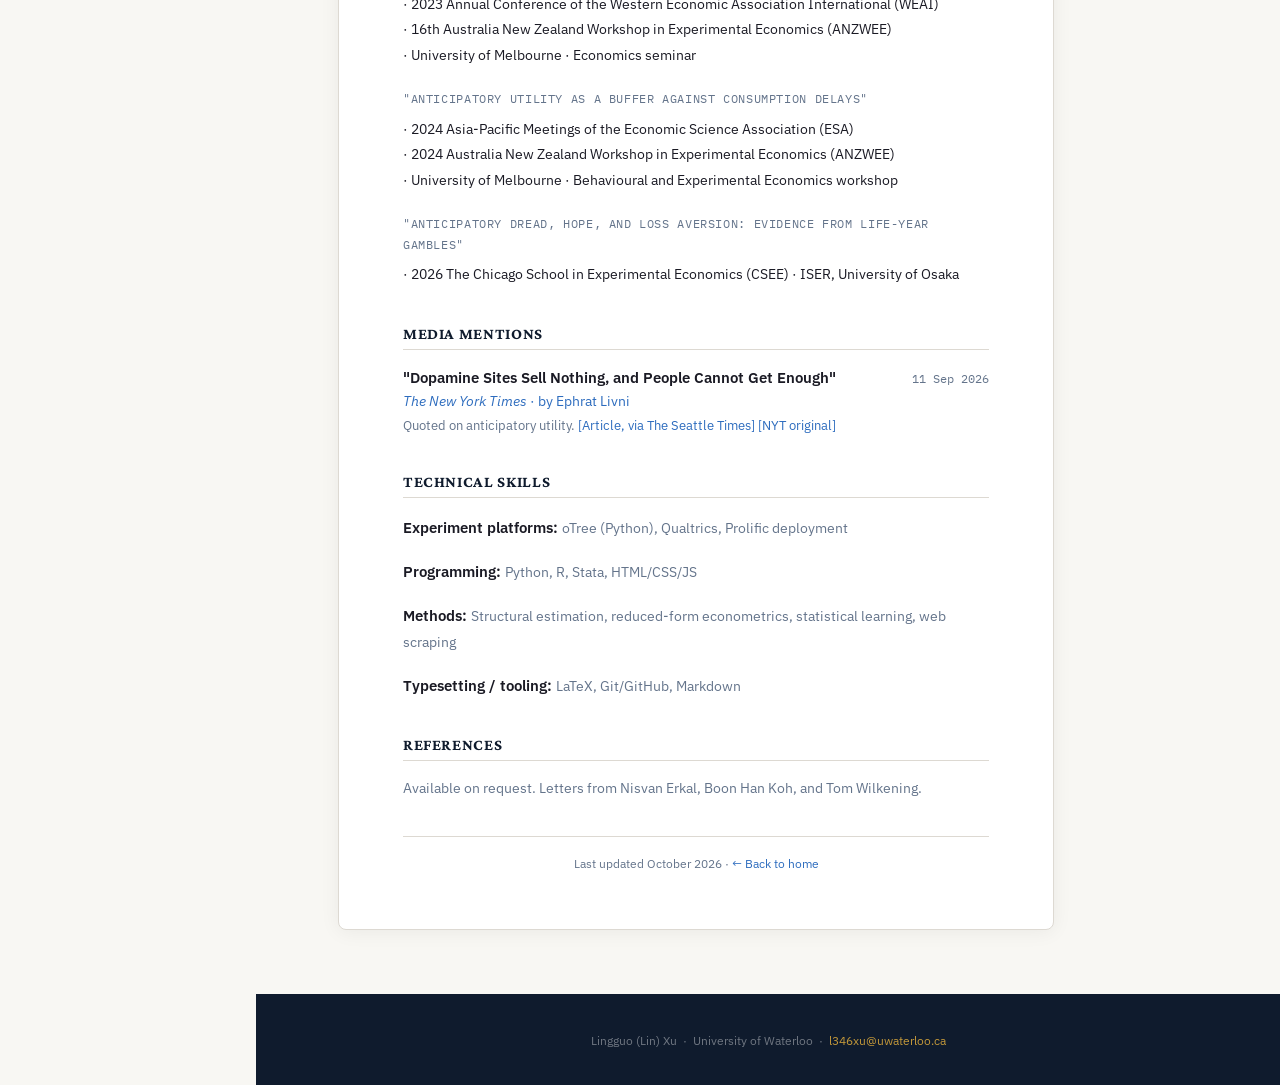
==== commit 4c3d0dc6: "Add consumer behaviour area and two consumer WIPs; CV home button - Homepage: add Consumer Behaviour" ====
--- a/cv.html
+++ b/cv.html
@@ -14,7 +14,7 @@
   <link rel="preconnect" href="https://fonts.googleapis.com">
   <link rel="preconnect" href="https://fonts.gstatic.com" crossorigin>
   <link href="https://fonts.googleapis.com/css2?family=Crimson+Pro:ital,wght@0,300;0,400;0,600;0,700;1,400;1,600&family=IBM+Plex+Sans:wght@300;400;500;600&family=IBM+Plex+Mono:wght@400;500&display=swap" rel="stylesheet">
-  <link rel="stylesheet" href="styles.css?v=20260709">
+  <link rel="stylesheet" href="styles.css?v=20261008">
 </head>
 <body>
 <div class="site-wrap">
@@ -39,6 +39,7 @@
     <ul class="sb-nav">
       <li><a href="#cv-position">Position</a></li>
       <li><a href="#cv-education">Education</a></li>
+      <li><a href="#cv-interests">Interests</a></li>
       <li><a href="#cv-research">Research</a></li>
       <li><a href="#cv-ra">Research Assistance</a></li>
       <li><a href="#cv-teaching">Teaching</a></li>
@@ -62,6 +63,7 @@
   <main class="main">
 
     <section class="sec" style="padding-top:4rem;">
+      <a href="index.html" class="lnk lnk-pdf" style="margin-bottom:1.25rem;">← Back to home</a>
       <div class="cv-doc">
 
         <!-- Header -->
@@ -126,6 +128,12 @@
           </div>
         </div>
 
+        <!-- Research Interests -->
+        <div class="cv-sec" id="cv-interests">
+          <h3 class="cv-sec-title">Research Interests</h3>
+          <p style="font-size:.88rem;line-height:1.7;">Anticipatory utility · Intertemporal choice · Consumer behaviour · Demand for information · Social comparison · Decision making under uncertainty · Fear, stress &amp; anxiety · Gender differences in economics</p>
+        </div>
+
         <!-- Research -->
         <div class="cv-sec" id="cv-research">
           <h3 class="cv-sec-title">Research</h3>
@@ -176,8 +184,8 @@
 
           <div class="cv-entry">
             <div class="cv-entry-header">
-              <span class="cv-entry-title">Product Delays and Consumer Reaction</span>
-              <span class="cv-entry-year">Data collection</span>
+              <span class="cv-entry-title">The Half-Life of Disappointment: Consumer Sentiment and Release Delays in Film and Television</span>
+              <span class="cv-entry-year">Paper drafting</span>
             </div>
           </div>
 
@@ -185,6 +193,13 @@
             <div class="cv-entry-header">
               <span class="cv-entry-title">Differences in Perceptions of Loss Aversion Across Languages</span>
               <span class="cv-entry-year">Data collection</span>
+            </div>
+          </div>
+
+          <div class="cv-entry">
+            <div class="cv-entry-header">
+              <span class="cv-entry-title">Anticipation Without Consumption: Dopamine Sites and Consumer Cravings</span>
+              <span class="cv-entry-year">Experimental design</span>
             </div>
           </div>
 
--- a/styles.css
+++ b/styles.css
@@ -556,6 +556,7 @@
   .hero h1 { font-size: 2.2rem; }
   .sec { padding: 3rem 6% 2.5rem; }
   .cv-doc { padding: 2rem 1.5rem; }
+  .cv-entry-year { flex-shrink: 1; text-align: right; }
   .stat-grid { grid-template-columns: 1fr 1fr; }
   .skills-grid { grid-template-columns: 1fr 1fr; }
 }
